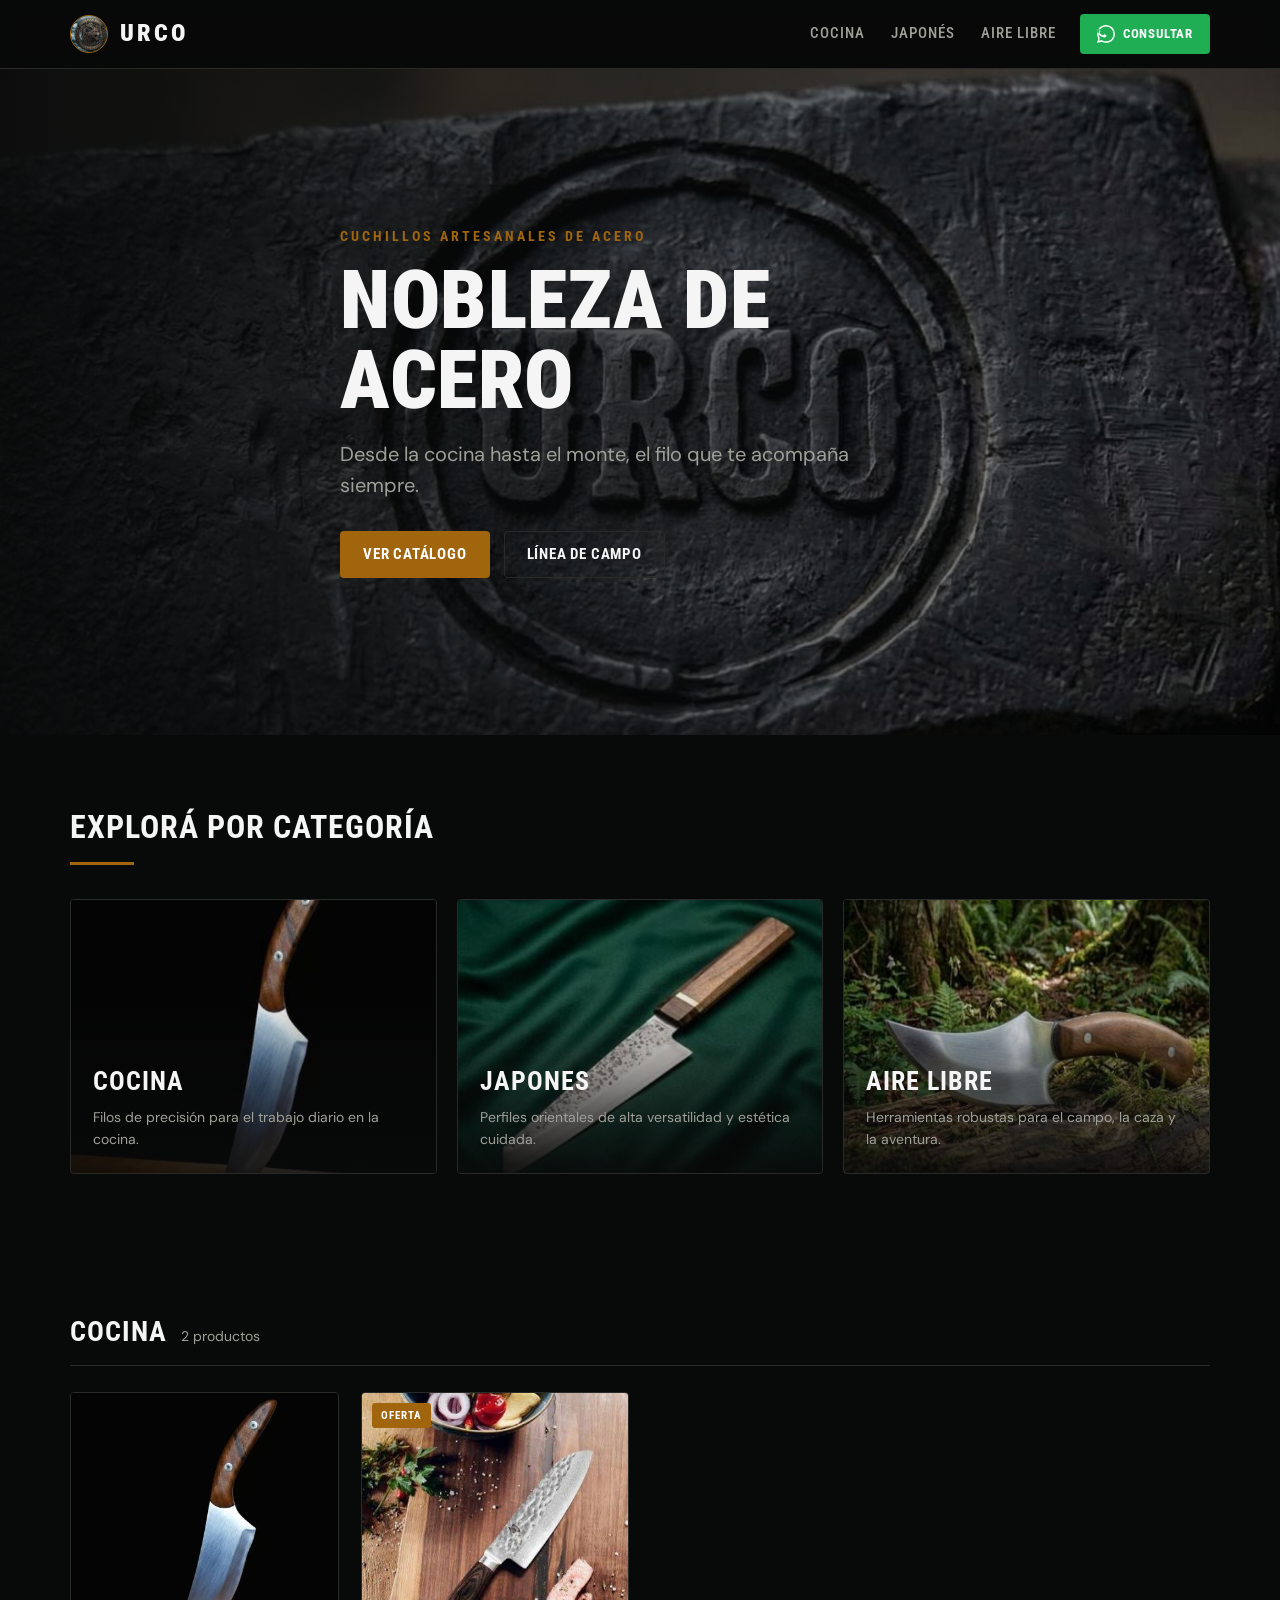
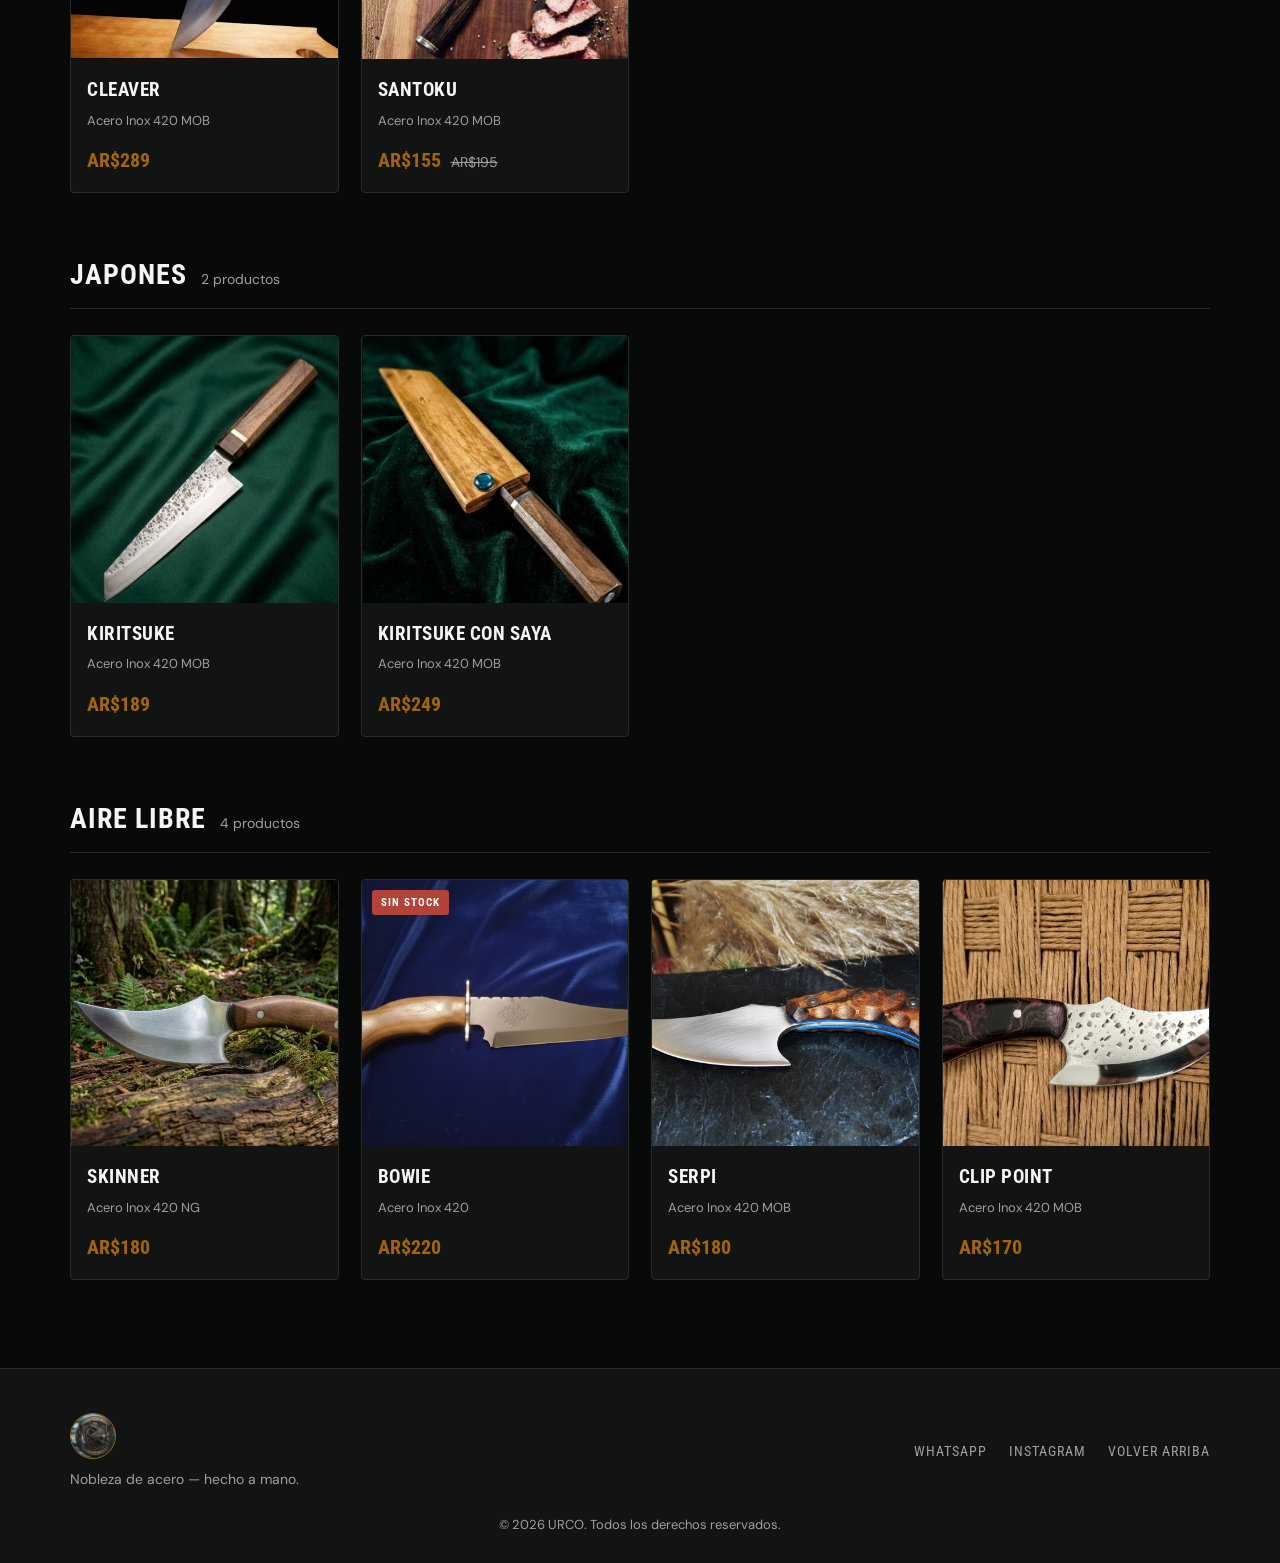
==== index.html @ e1644776 "URCO — tienda de cuchillos artesanales (nuevo desarrollo) Sitio estático (HTML/CSS/JS, sin dependenc" ====
<!DOCTYPE html>
<html lang="es" dir="ltr">
<head>
  <meta charset="UTF-8" />
  <meta name="viewport" content="width=device-width, initial-scale=1" />
  <title>URCO — Nobleza de Acero</title>
  <meta name="description" content="URCO — Cuchillos artesanales de acero. Desde la cocina hasta el monte, el filo que te acompaña siempre." />
  <meta property="og:title" content="URCO — Nobleza de Acero" />
  <meta property="og:description" content="Cuchillos artesanales de acero para cocina, estilo japonés y aire libre." />
  <meta property="og:image" content="assets/img/hero.jpg" />
  <meta property="og:type" content="website" />
  <link rel="icon" href="assets/img/logo.jpg" />
  <link rel="preconnect" href="https://fonts.googleapis.com" />
  <link rel="preconnect" href="https://fonts.gstatic.com" crossorigin />
  <link href="https://fonts.googleapis.com/css2?family=DM+Sans:wght@400;500;600;700&family=Roboto+Condensed:wght@400;500;700;900&display=swap" rel="stylesheet" />
  <link rel="stylesheet" href="assets/css/styles.css" />
</head>
<body>
  <!-- ===================== HEADER ===================== -->
  <header class="site-header" id="top">
    <div class="container header-inner">
      <a class="brand" href="#top">
        <img src="assets/img/logo.jpg" alt="URCO" class="brand-logo" />
        <span class="brand-name">URCO</span>
      </a>
      <nav class="nav" aria-label="Categorías">
        <a href="#cocina">Cocina</a>
        <a href="#japones">Japonés</a>
        <a href="#aire-libre">Aire Libre</a>
      </nav>
      <a class="btn btn-wa header-wa" data-wa-store target="_blank" rel="noopener">
        <svg viewBox="0 0 24 24" width="18" height="18" aria-hidden="true"><path fill="currentColor" d="M.057 24l1.687-6.163a11.867 11.867 0 01-1.587-5.945C.16 5.335 5.495 0 12.05 0a11.82 11.82 0 018.413 3.488 11.82 11.82 0 013.48 8.414c-.003 6.557-5.338 11.892-11.893 11.892a11.9 11.9 0 01-5.688-1.448L.057 24zm6.597-3.807c1.676.995 3.276 1.591 5.392 1.592 5.448 0 9.886-4.434 9.889-9.885.002-5.462-4.415-9.89-9.881-9.892-5.452 0-9.887 4.434-9.889 9.884a9.86 9.86 0 001.588 5.34l-.999 3.648 3.91-.788zm5.83-6.472c-.075-.124-.272-.198-.57-.347-.297-.149-1.758-.868-2.031-.967-.272-.099-.47-.149-.669.149-.198.297-.767.967-.94 1.165-.173.198-.347.223-.644.074-.297-.149-1.255-.462-2.39-1.475-.883-.788-1.48-1.761-1.653-2.059-.173-.297-.018-.458.13-.606.134-.133.297-.347.446-.521.151-.172.2-.296.3-.495.099-.198.05-.372-.025-.521-.075-.148-.669-1.611-.916-2.206-.242-.579-.487-.501-.669-.51l-.57-.01c-.198 0-.52.074-.792.372s-1.04 1.016-1.04 2.479 1.065 2.876 1.213 3.074c.149.198 2.096 3.2 5.077 4.487.709.306 1.263.489 1.694.626.712.226 1.36.194 1.872.118.571-.085 1.758-.719 2.006-1.413.248-.694.248-1.29.173-1.414z"/></svg>
        Consultar
      </a>
    </div>
  </header>

  <!-- ===================== HERO ===================== -->
  <section class="hero">
    <img class="hero-bg" src="assets/img/hero.jpg" alt="" aria-hidden="true" />
    <div class="hero-overlay"></div>
    <div class="container hero-content">
      <p class="hero-kicker">Cuchillos artesanales de acero</p>
      <h1 class="hero-title">NOBLEZA DE ACERO</h1>
      <p class="hero-subtitle">Desde la cocina hasta el monte, el filo que te acompaña siempre.</p>
      <div class="hero-actions">
        <a href="#catalogo" class="btn btn-primary">Ver catálogo</a>
        <a href="#aire-libre" class="btn btn-ghost">Línea de campo</a>
      </div>
    </div>
  </section>

  <!-- ===================== CATEGORÍAS ===================== -->
  <section class="section" id="categorias">
    <div class="container">
      <h2 class="section-title">Explorá por categoría</h2>
      <div class="cat-grid" id="cat-grid"><!-- render JS --></div>
    </div>
  </section>

  <!-- ===================== CATÁLOGO ===================== -->
  <main class="section" id="catalogo">
    <div class="container" id="catalog"><!-- render JS --></div>
  </main>

  <!-- ===================== FOOTER ===================== -->
  <footer class="site-footer">
    <div class="container footer-inner">
      <div>
        <img src="assets/img/logo.jpg" alt="URCO" class="footer-logo" />
        <p class="footer-tag">Nobleza de acero — hecho a mano.</p>
      </div>
      <div class="footer-links">
        <a data-wa-store target="_blank" rel="noopener">WhatsApp</a>
        <a data-ig target="_blank" rel="noopener">Instagram</a>
        <a href="#top">Volver arriba</a>
      </div>
    </div>
    <p class="footer-copy">© <span id="year"></span> URCO. Todos los derechos reservados.</p>
  </footer>

  <!-- ===================== MODAL PRODUCTO ===================== -->
  <div class="modal" id="modal" hidden>
    <div class="modal-backdrop" data-close></div>
    <div class="modal-card" role="dialog" aria-modal="true" aria-labelledby="modal-name">
      <button class="modal-close" data-close aria-label="Cerrar">&times;</button>
      <div class="modal-body" id="modal-body"><!-- render JS --></div>
    </div>
  </div>

  <script type="module" src="assets/js/app.js"></script>
</body>
</html>
---- assets/css/styles.css ----
/* ============================================================================
   URCO — Hoja de estilos
   Tema oscuro con acento bronce, inspirado en la tienda original.
   ========================================================================== */

:root {
  --bg:            rgb(8 9 9);
  --bg-elev:       rgb(18 19 19);
  --bg-elev-2:     rgb(26 27 27);
  --fg:            rgb(245 245 245);
  --fg-muted:      rgb(160 160 155);
  --primary:       #a1660d;   /* bronce/dorado */
  --primary-hover: #c07d16;
  --primary-fg:    #fff;
  --border:        rgb(42 42 40);
  --danger:        #b3423a;
  --radius:        0.25rem;
  --maxw:          1180px;
  --font-body:     "DM Sans", system-ui, sans-serif;
  --font-head:     "Roboto Condensed", var(--font-body);
}

* { box-sizing: border-box; }

html { scroll-behavior: smooth; }

body {
  margin: 0;
  background: var(--bg);
  color: var(--fg);
  font-family: var(--font-body);
  line-height: 1.55;
  -webkit-font-smoothing: antialiased;
}

img { display: block; max-width: 100%; }

a { color: inherit; text-decoration: none; }

.container { width: 100%; max-width: var(--maxw); margin: 0 auto; padding: 0 20px; }

h1, h2, h3 { font-family: var(--font-head); font-weight: 700; letter-spacing: .5px; margin: 0; }

/* ---------- Botones ---------- */
.btn {
  display: inline-flex; align-items: center; gap: 8px;
  padding: 11px 22px; border-radius: var(--radius);
  font-family: var(--font-head); font-weight: 700; font-size: 15px;
  text-transform: uppercase; letter-spacing: .8px;
  cursor: pointer; border: 1px solid transparent; transition: .18s ease;
}
.btn-primary { background: var(--primary); color: var(--primary-fg); }
.btn-primary:hover { background: var(--primary-hover); }
.btn-ghost { background: transparent; color: var(--fg); border-color: var(--border); }
.btn-ghost:hover { border-color: var(--primary); color: var(--primary); }
.btn-wa { background: #1fae54; color: #fff; }
.btn-wa:hover { background: #17954a; }
.btn[disabled], .btn.is-disabled { opacity: .45; pointer-events: none; }

/* ---------- Header ---------- */
.site-header {
  position: sticky; top: 0; z-index: 40;
  background: rgba(8, 9, 9, .88); backdrop-filter: blur(10px);
  border-bottom: 1px solid var(--border);
}
.header-inner { display: flex; align-items: center; gap: 24px; height: 68px; }
.brand { display: flex; align-items: center; gap: 12px; }
.brand-logo { width: 38px; height: 38px; border-radius: 50%; object-fit: cover; border: 1px solid var(--primary); }
.brand-name { font-family: var(--font-head); font-weight: 900; font-size: 24px; letter-spacing: 3px; }
.nav { display: flex; gap: 26px; margin-left: auto; }
.nav a {
  font-family: var(--font-head); text-transform: uppercase; font-weight: 500;
  letter-spacing: 1px; font-size: 15px; color: var(--fg-muted); transition: .18s;
}
.nav a:hover { color: var(--primary); }
.header-wa { padding: 9px 16px; font-size: 13px; }

/* ---------- Hero ---------- */
.hero { position: relative; min-height: 74vh; display: flex; align-items: center; overflow: hidden; }
.hero-bg { position: absolute; inset: 0; width: 100%; height: 100%; object-fit: cover; }
.hero-overlay {
  position: absolute; inset: 0;
  background: linear-gradient(90deg, rgba(8,9,9,.94) 0%, rgba(8,9,9,.72) 45%, rgba(8,9,9,.35) 100%);
}
.hero-content { position: relative; max-width: 640px; padding-top: 40px; padding-bottom: 40px; }
.hero-kicker {
  color: var(--primary); text-transform: uppercase; letter-spacing: 3px;
  font-family: var(--font-head); font-weight: 700; font-size: 14px; margin: 0 0 12px;
}
.hero-title { font-size: clamp(42px, 8vw, 82px); font-weight: 900; line-height: .98; }
.hero-subtitle { color: var(--fg-muted); font-size: clamp(16px, 2.4vw, 20px); margin: 18px 0 30px; max-width: 520px; }
.hero-actions { display: flex; gap: 14px; flex-wrap: wrap; }

/* ---------- Secciones ---------- */
.section { padding: 68px 0; }
.section-title {
  font-size: 32px; text-transform: uppercase; letter-spacing: 1px;
  margin-bottom: 34px; position: relative; padding-bottom: 12px;
}
.section-title::after { content: ""; position: absolute; left: 0; bottom: 0; width: 64px; height: 3px; background: var(--primary); }

/* ---------- Grilla categorías ---------- */
.cat-grid { display: grid; grid-template-columns: repeat(3, 1fr); gap: 20px; }
.cat-card {
  position: relative; border-radius: var(--radius); overflow: hidden;
  aspect-ratio: 4/3; border: 1px solid var(--border); display: block;
}
.cat-card img { width: 100%; height: 100%; object-fit: cover; transition: transform .4s ease; }
.cat-card:hover img { transform: scale(1.06); }
.cat-card .cat-overlay {
  position: absolute; inset: 0; display: flex; flex-direction: column; justify-content: flex-end;
  padding: 22px; background: linear-gradient(0deg, rgba(8,9,9,.9) 0%, rgba(8,9,9,.1) 60%, transparent 100%);
}
.cat-card h3 { font-size: 26px; text-transform: uppercase; letter-spacing: 1px; }
.cat-card p { color: var(--fg-muted); font-size: 14px; margin: 6px 0 0; }

/* ---------- Catálogo por categoría ---------- */
.cat-block { margin-bottom: 60px; scroll-margin-top: 80px; }
.cat-block:last-child { margin-bottom: 0; }
.cat-block-head { display: flex; align-items: baseline; gap: 14px; margin-bottom: 26px; border-bottom: 1px solid var(--border); padding-bottom: 12px; }
.cat-block-head h2 { font-size: 28px; text-transform: uppercase; letter-spacing: 1px; }
.cat-block-head span { color: var(--fg-muted); font-size: 14px; }

.product-grid { display: grid; grid-template-columns: repeat(4, 1fr); gap: 22px; }

.product-card {
  background: var(--bg-elev); border: 1px solid var(--border); border-radius: var(--radius);
  overflow: hidden; cursor: pointer; display: flex; flex-direction: column;
  transition: border-color .2s, transform .2s;
}
.product-card:hover { border-color: var(--primary); transform: translateY(-4px); }
.product-media { position: relative; aspect-ratio: 1; background: var(--bg-elev-2); overflow: hidden; }
.product-media img { width: 100%; height: 100%; object-fit: cover; transition: opacity .35s ease; }
.product-media img.img-alt { position: absolute; inset: 0; opacity: 0; }
.product-card:hover .product-media img.img-alt { opacity: 1; }
.badge {
  position: absolute; top: 10px; left: 10px; z-index: 2;
  font-family: var(--font-head); font-weight: 700; font-size: 11px; letter-spacing: 1px;
  text-transform: uppercase; padding: 4px 9px; border-radius: 3px;
}
.badge-off { background: var(--primary); color: #fff; }
.badge-out { background: var(--danger); color: #fff; }

.product-info { padding: 16px; display: flex; flex-direction: column; gap: 6px; flex: 1; }
.product-name { font-family: var(--font-head); font-weight: 700; font-size: 19px; text-transform: uppercase; letter-spacing: .5px; }
.product-meta { color: var(--fg-muted); font-size: 13px; }
.product-price { margin-top: auto; display: flex; align-items: baseline; gap: 10px; padding-top: 8px; }
.price-now { font-family: var(--font-head); font-weight: 700; font-size: 20px; color: var(--primary); }
.price-old { color: var(--fg-muted); text-decoration: line-through; font-size: 14px; }

/* ---------- Modal ---------- */
.modal { position: fixed; inset: 0; z-index: 90; display: flex; align-items: center; justify-content: center; padding: 20px; }
.modal[hidden] { display: none; }
.modal-backdrop { position: absolute; inset: 0; background: rgba(0,0,0,.75); }
.modal-card {
  position: relative; background: var(--bg-elev); border: 1px solid var(--border);
  border-radius: var(--radius); width: min(900px, 100%); max-height: 90vh; overflow: auto;
}
.modal-close {
  position: absolute; top: 12px; right: 14px; z-index: 3; background: rgba(0,0,0,.4);
  border: none; color: #fff; font-size: 28px; line-height: 1; width: 40px; height: 40px;
  border-radius: 50%; cursor: pointer;
}
.modal-close:hover { background: var(--primary); }
.modal-grid { display: grid; grid-template-columns: 1fr 1fr; }
.modal-gallery { background: var(--bg-elev-2); }
.modal-gallery .main-img { aspect-ratio: 1; }
.modal-gallery .main-img img { width: 100%; height: 100%; object-fit: cover; }
.modal-thumbs { display: flex; gap: 8px; padding: 10px; }
.modal-thumbs img { width: 60px; height: 60px; object-fit: cover; border: 1px solid var(--border); border-radius: 3px; cursor: pointer; opacity: .6; }
.modal-thumbs img.active, .modal-thumbs img:hover { opacity: 1; border-color: var(--primary); }
.modal-detail { padding: 28px; }
.modal-detail h2 { font-size: 30px; text-transform: uppercase; }
.modal-cat { color: var(--primary); font-family: var(--font-head); text-transform: uppercase; letter-spacing: 1px; font-size: 13px; }
.modal-price { display: flex; align-items: baseline; gap: 12px; margin: 14px 0 18px; }
.modal-price .price-now { font-size: 28px; }
.modal-desc { color: var(--fg-muted); font-size: 15px; margin-bottom: 20px; }
.spec-table { width: 100%; border-collapse: collapse; margin-bottom: 24px; font-size: 14px; }
.spec-table th, .spec-table td { text-align: left; padding: 9px 0; border-bottom: 1px solid var(--border); }
.spec-table th { color: var(--fg-muted); font-weight: 500; }
.stock-line { font-family: var(--font-head); text-transform: uppercase; letter-spacing: 1px; font-size: 13px; margin-bottom: 18px; }
.stock-in { color: #1fae54; }
.stock-out { color: var(--danger); }

/* ---------- Footer ---------- */
.site-footer { border-top: 1px solid var(--border); background: var(--bg-elev); margin-top: 20px; }
.footer-inner { display: flex; justify-content: space-between; gap: 30px; flex-wrap: wrap; padding: 44px 20px 24px; }
.footer-logo { width: 46px; height: 46px; border-radius: 50%; object-fit: cover; border: 1px solid var(--primary); }
.footer-tag { color: var(--fg-muted); font-size: 14px; margin: 10px 0 0; }
.footer-links { display: flex; gap: 22px; align-items: center; }
.footer-links a { color: var(--fg-muted); font-family: var(--font-head); text-transform: uppercase; letter-spacing: 1px; font-size: 14px; }
.footer-links a:hover { color: var(--primary); }
.footer-copy { text-align: center; color: var(--fg-muted); font-size: 13px; padding: 0 20px 28px; margin: 0; }

/* ---------- Responsive ---------- */
@media (max-width: 900px) {
  .product-grid { grid-template-columns: repeat(3, 1fr); }
  .modal-grid { grid-template-columns: 1fr; }
}
@media (max-width: 720px) {
  .nav { display: none; }
  .cat-grid { grid-template-columns: 1fr; }
  .product-grid { grid-template-columns: repeat(2, 1fr); }
  .hero { min-height: 68vh; }
}
@media (max-width: 460px) {
  .product-grid { grid-template-columns: 1fr; }
  .header-wa span, .header-wa { font-size: 12px; }
}
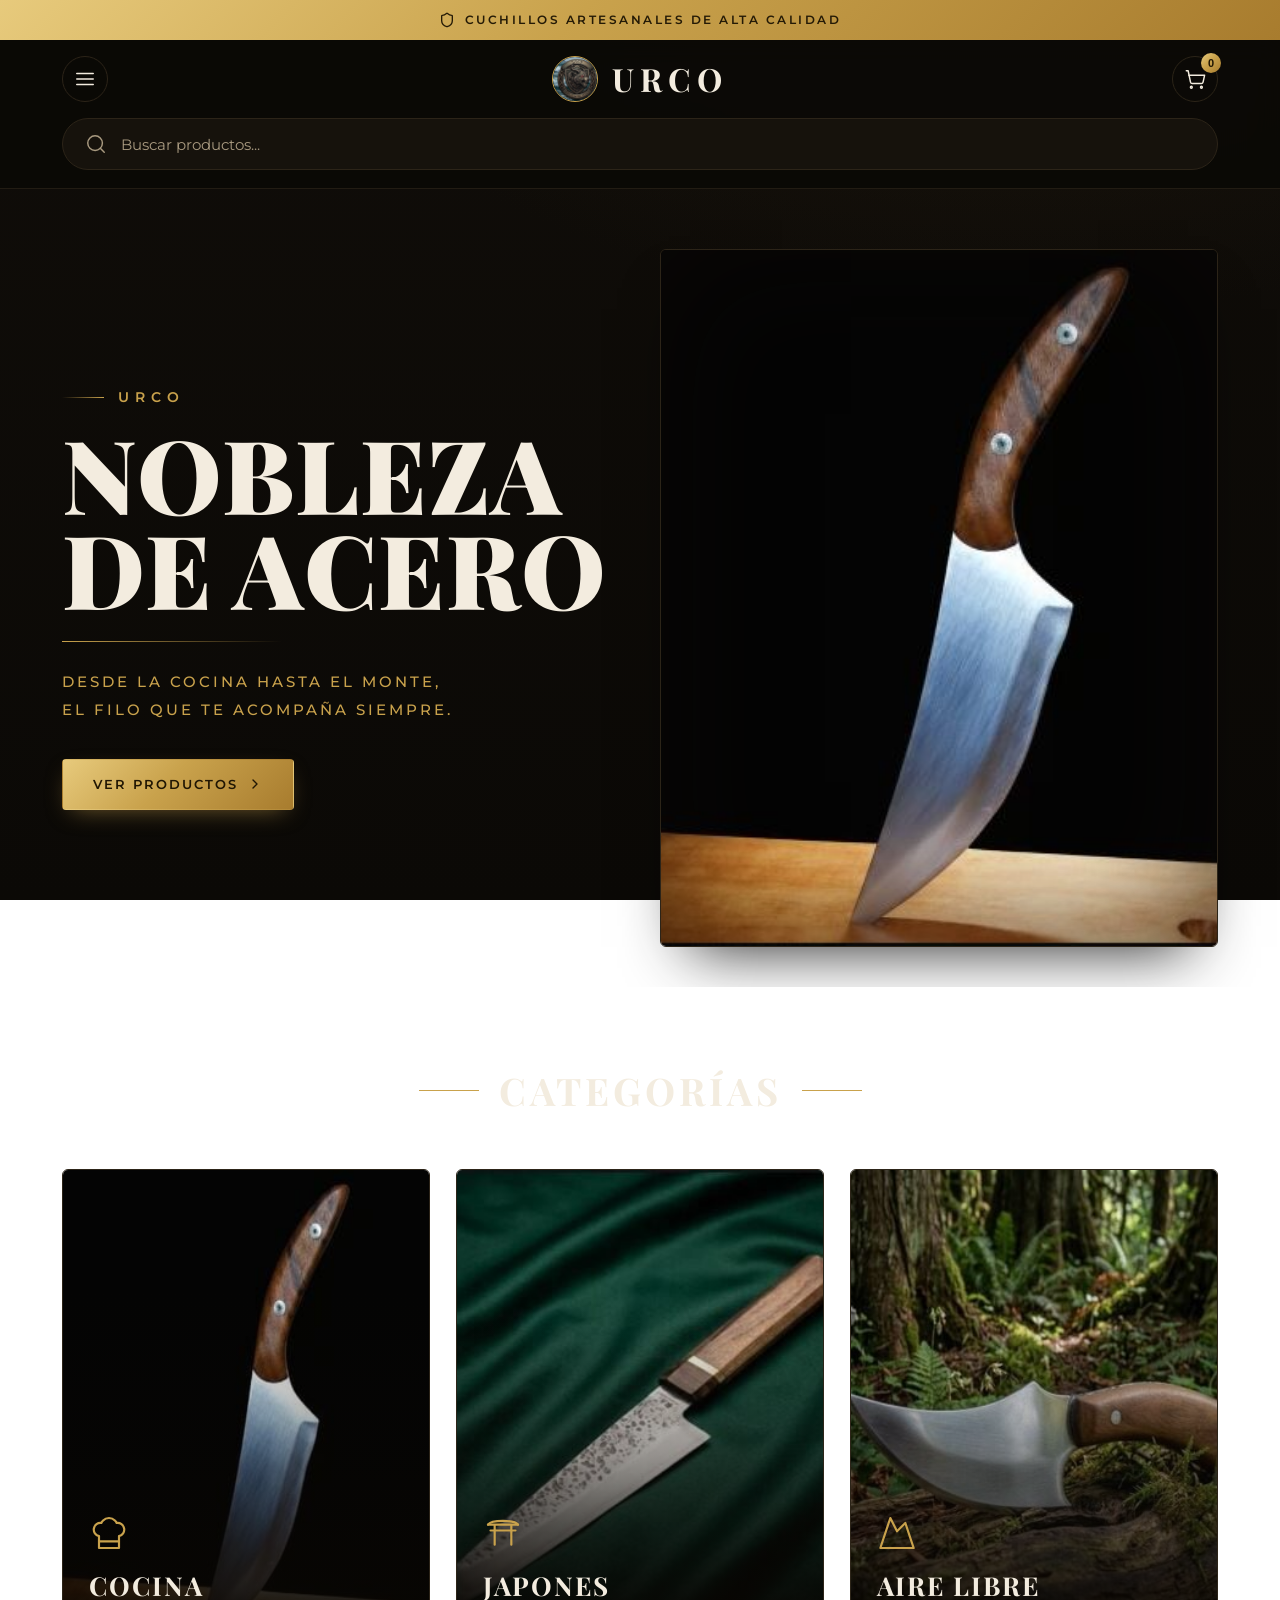
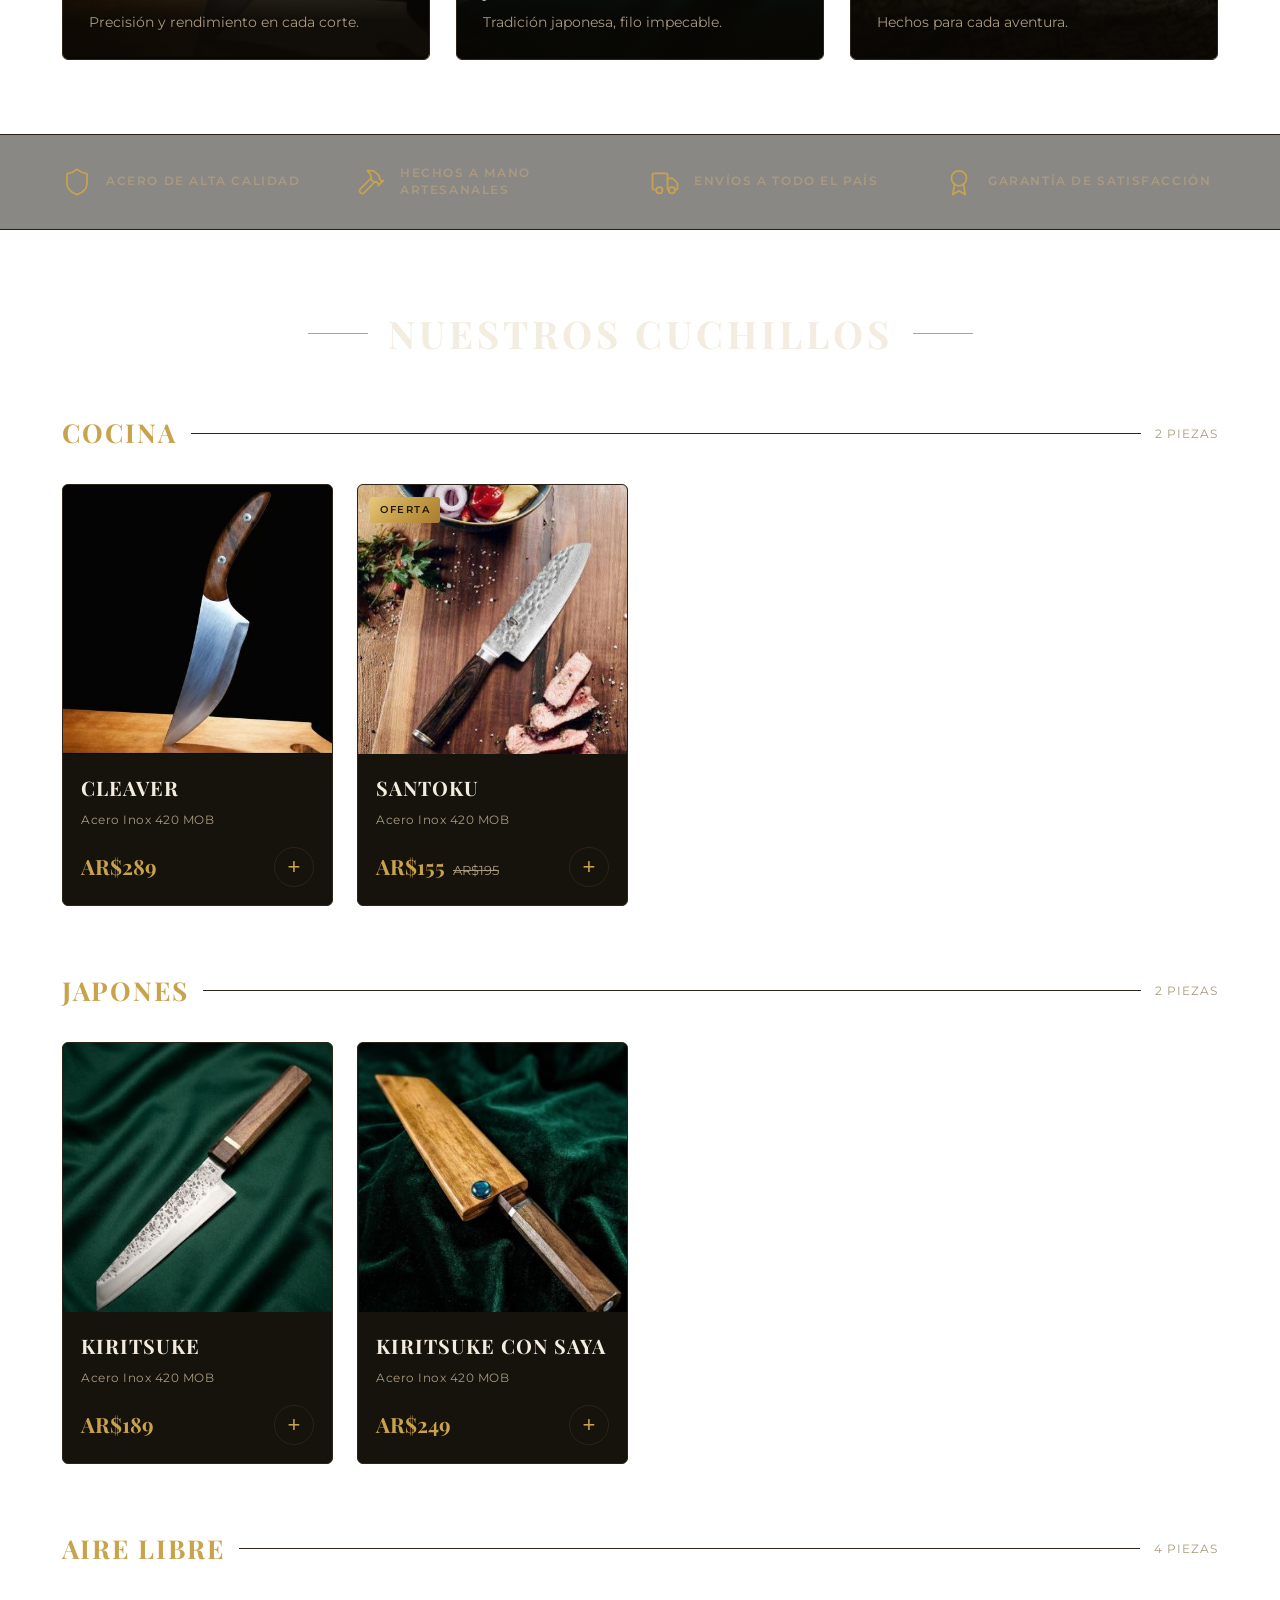
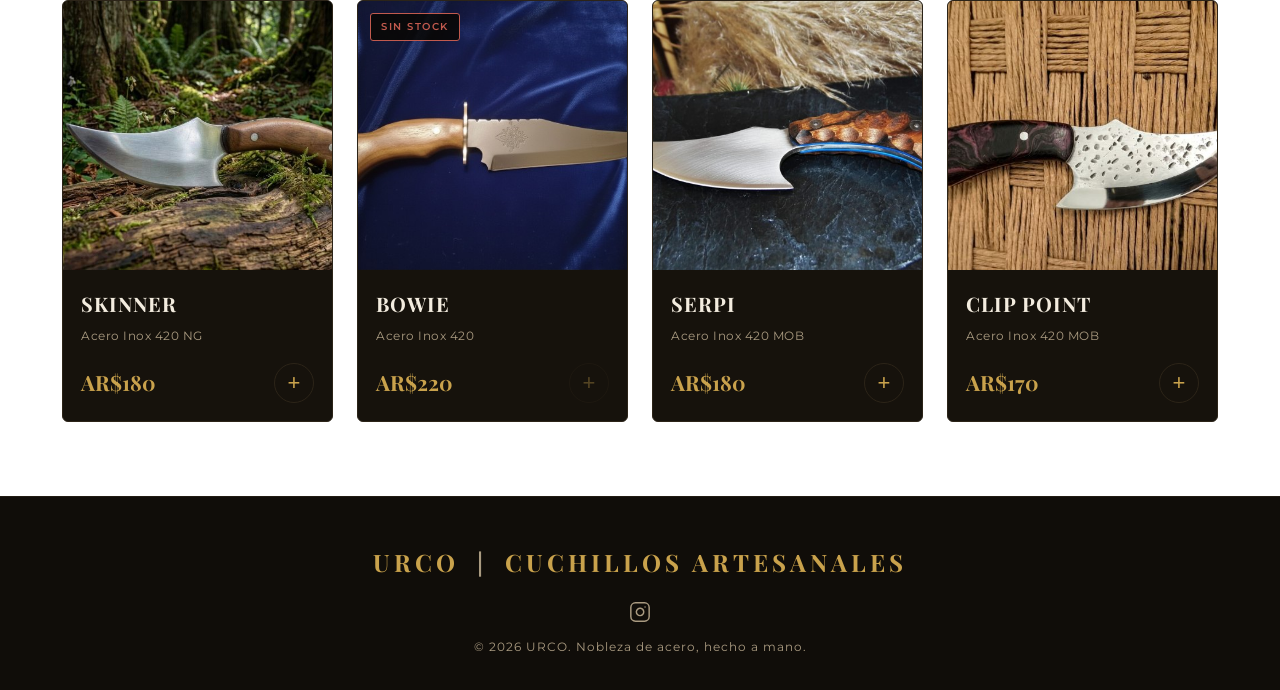
==== commit 85909252: "Rediseño premium: tema oro/negro, serif y e-commerce completo Rediseño integral inspirado en la refe" ====
--- a/index.html
+++ b/index.html
@@ -3,49 +3,71 @@
 <head>
   <meta charset="UTF-8" />
   <meta name="viewport" content="width=device-width, initial-scale=1" />
-  <title>URCO — Nobleza de Acero</title>
-  <meta name="description" content="URCO — Cuchillos artesanales de acero. Desde la cocina hasta el monte, el filo que te acompaña siempre." />
+  <title>URCO — Nobleza de Acero | Cuchillos Artesanales</title>
+  <meta name="description" content="URCO — Cuchillos artesanales de acero de alta calidad. Cocina, estilo japonés y aire libre. Hechos a mano, envíos a todo el país." />
   <meta property="og:title" content="URCO — Nobleza de Acero" />
-  <meta property="og:description" content="Cuchillos artesanales de acero para cocina, estilo japonés y aire libre." />
+  <meta property="og:description" content="Cuchillos artesanales de acero de alta calidad. Hechos a mano." />
   <meta property="og:image" content="assets/img/hero.jpg" />
   <meta property="og:type" content="website" />
   <link rel="icon" href="assets/img/logo.jpg" />
   <link rel="preconnect" href="https://fonts.googleapis.com" />
   <link rel="preconnect" href="https://fonts.gstatic.com" crossorigin />
-  <link href="https://fonts.googleapis.com/css2?family=DM+Sans:wght@400;500;600;700&family=Roboto+Condensed:wght@400;500;700;900&display=swap" rel="stylesheet" />
+  <link href="https://fonts.googleapis.com/css2?family=Cormorant+Garamond:wght@500;600;700&family=Montserrat:wght@300;400;500;600&family=Playfair+Display:wght@600;700;800;900&display=swap" rel="stylesheet" />
   <link rel="stylesheet" href="assets/css/styles.css" />
 </head>
 <body>
+  <!-- ===================== TOP BAR ===================== -->
+  <div class="topbar">
+    <div class="container topbar-inner">
+      <svg class="ico" viewBox="0 0 24 24" aria-hidden="true"><path d="M20 13c0 5-3.5 7.5-7.66 8.95a1 1 0 0 1-.67-.01C7.5 20.5 4 18 4 13V6a1 1 0 0 1 1-1c2 0 4.5-1.2 6.24-2.72a1.17 1.17 0 0 1 1.52 0C14.51 3.81 17 5 19 5a1 1 0 0 1 1 1z"/></svg>
+      <span>Cuchillos artesanales de alta calidad</span>
+    </div>
+  </div>
+
   <!-- ===================== HEADER ===================== -->
   <header class="site-header" id="top">
     <div class="container header-inner">
+      <button class="icon-btn menu-btn" id="menu-btn" aria-label="Menú">
+        <svg class="ico" viewBox="0 0 24 24"><path d="M3 6h18M3 12h18M3 18h18"/></svg>
+      </button>
       <a class="brand" href="#top">
-        <img src="assets/img/logo.jpg" alt="URCO" class="brand-logo" />
+        <img src="assets/img/logo.jpg" alt="" class="brand-logo" />
         <span class="brand-name">URCO</span>
       </a>
-      <nav class="nav" aria-label="Categorías">
-        <a href="#cocina">Cocina</a>
-        <a href="#japones">Japonés</a>
-        <a href="#aire-libre">Aire Libre</a>
-      </nav>
-      <a class="btn btn-wa header-wa" data-wa-store target="_blank" rel="noopener">
-        <svg viewBox="0 0 24 24" width="18" height="18" aria-hidden="true"><path fill="currentColor" d="M.057 24l1.687-6.163a11.867 11.867 0 01-1.587-5.945C.16 5.335 5.495 0 12.05 0a11.82 11.82 0 018.413 3.488 11.82 11.82 0 013.48 8.414c-.003 6.557-5.338 11.892-11.893 11.892a11.9 11.9 0 01-5.688-1.448L.057 24zm6.597-3.807c1.676.995 3.276 1.591 5.392 1.592 5.448 0 9.886-4.434 9.889-9.885.002-5.462-4.415-9.89-9.881-9.892-5.452 0-9.887 4.434-9.889 9.884a9.86 9.86 0 001.588 5.34l-.999 3.648 3.91-.788zm5.83-6.472c-.075-.124-.272-.198-.57-.347-.297-.149-1.758-.868-2.031-.967-.272-.099-.47-.149-.669.149-.198.297-.767.967-.94 1.165-.173.198-.347.223-.644.074-.297-.149-1.255-.462-2.39-1.475-.883-.788-1.48-1.761-1.653-2.059-.173-.297-.018-.458.13-.606.134-.133.297-.347.446-.521.151-.172.2-.296.3-.495.099-.198.05-.372-.025-.521-.075-.148-.669-1.611-.916-2.206-.242-.579-.487-.501-.669-.51l-.57-.01c-.198 0-.52.074-.792.372s-1.04 1.016-1.04 2.479 1.065 2.876 1.213 3.074c.149.198 2.096 3.2 5.077 4.487.709.306 1.263.489 1.694.626.712.226 1.36.194 1.872.118.571-.085 1.758-.719 2.006-1.413.248-.694.248-1.29.173-1.414z"/></svg>
-        Consultar
-      </a>
+      <button class="icon-btn cart-btn" id="cart-btn" aria-label="Carrito">
+        <svg class="ico" viewBox="0 0 24 24"><circle cx="8" cy="21" r="1"/><circle cx="19" cy="21" r="1"/><path d="M2.5 3h2l2.6 12.4a2 2 0 0 0 2 1.6h9.7a2 2 0 0 0 2-1.57l1.65-7.43H5.1"/></svg>
+        <span class="cart-count" id="cart-count" hidden>0</span>
+      </button>
     </div>
+    <div class="container search-wrap">
+      <label class="search" for="search">
+        <svg class="ico" viewBox="0 0 24 24"><circle cx="11" cy="11" r="8"/><path d="m21 21-4.3-4.3"/></svg>
+        <input type="search" id="search" placeholder="Buscar productos..." autocomplete="off" />
+      </label>
+    </div>
+    <!-- Menú móvil desplegable -->
+    <nav class="mobile-nav" id="mobile-nav" aria-label="Navegación">
+      <a href="#cocina">Cocina</a>
+      <a href="#japones">Japonés</a>
+      <a href="#aire-libre">Aire Libre</a>
+    </nav>
   </header>
 
   <!-- ===================== HERO ===================== -->
   <section class="hero">
-    <img class="hero-bg" src="assets/img/hero.jpg" alt="" aria-hidden="true" />
-    <div class="hero-overlay"></div>
-    <div class="container hero-content">
-      <p class="hero-kicker">Cuchillos artesanales de acero</p>
-      <h1 class="hero-title">NOBLEZA DE ACERO</h1>
-      <p class="hero-subtitle">Desde la cocina hasta el monte, el filo que te acompaña siempre.</p>
-      <div class="hero-actions">
-        <a href="#catalogo" class="btn btn-primary">Ver catálogo</a>
-        <a href="#aire-libre" class="btn btn-ghost">Línea de campo</a>
+    <div class="container hero-grid">
+      <div class="hero-content">
+        <p class="hero-kicker"><span class="rule"></span> URCO</p>
+        <h1 class="hero-title">Nobleza<br />de Acero</h1>
+        <div class="hero-divider"></div>
+        <p class="hero-subtitle">Desde la cocina hasta el monte,<br />el filo que te acompaña siempre.</p>
+        <a href="#catalogo" class="btn btn-gold">
+          Ver productos
+          <svg class="ico" viewBox="0 0 24 24"><path d="m9 18 6-6-6-6"/></svg>
+        </a>
+      </div>
+      <div class="hero-media">
+        <img src="assets/img/products/cleaver-1.jpg" alt="Cuchillo artesanal URCO" />
       </div>
     </div>
   </section>
@@ -53,39 +75,64 @@
   <!-- ===================== CATEGORÍAS ===================== -->
   <section class="section" id="categorias">
     <div class="container">
-      <h2 class="section-title">Explorá por categoría</h2>
+      <h2 class="section-title"><span class="rule"></span> Categorías <span class="rule"></span></h2>
       <div class="cat-grid" id="cat-grid"><!-- render JS --></div>
     </div>
   </section>
 
+  <!-- ===================== BARRA DE GARANTÍAS ===================== -->
+  <section class="features">
+    <div class="container feature-grid" id="feature-grid"><!-- render JS --></div>
+  </section>
+
   <!-- ===================== CATÁLOGO ===================== -->
   <main class="section" id="catalogo">
-    <div class="container" id="catalog"><!-- render JS --></div>
+    <div class="container">
+      <h2 class="section-title"><span class="rule"></span> Nuestros Cuchillos <span class="rule"></span></h2>
+      <div id="catalog"><!-- render JS --></div>
+      <p class="no-results" id="no-results" hidden>No encontramos cuchillos que coincidan con tu búsqueda.</p>
+    </div>
   </main>
 
   <!-- ===================== FOOTER ===================== -->
   <footer class="site-footer">
-    <div class="container footer-inner">
-      <div>
-        <img src="assets/img/logo.jpg" alt="URCO" class="footer-logo" />
-        <p class="footer-tag">Nobleza de acero — hecho a mano.</p>
-      </div>
-      <div class="footer-links">
-        <a data-wa-store target="_blank" rel="noopener">WhatsApp</a>
-        <a data-ig target="_blank" rel="noopener">Instagram</a>
-        <a href="#top">Volver arriba</a>
-      </div>
+    <div class="container">
+      <div class="footer-brand">URCO <span>|</span> Cuchillos Artesanales</div>
+      <a class="footer-ig" data-ig target="_blank" rel="noopener" aria-label="Instagram">
+        <svg class="ico" viewBox="0 0 24 24"><rect width="20" height="20" x="2" y="2" rx="5"/><path d="M16 11.37A4 4 0 1 1 12.63 8 4 4 0 0 1 16 11.37z"/><line x1="17.5" x2="17.51" y1="6.5" y2="6.5"/></svg>
+      </a>
+      <p class="footer-copy">© <span id="year"></span> URCO. Nobleza de acero, hecho a mano.</p>
     </div>
-    <p class="footer-copy">© <span id="year"></span> URCO. Todos los derechos reservados.</p>
   </footer>
 
   <!-- ===================== MODAL PRODUCTO ===================== -->
   <div class="modal" id="modal" hidden>
     <div class="modal-backdrop" data-close></div>
     <div class="modal-card" role="dialog" aria-modal="true" aria-labelledby="modal-name">
-      <button class="modal-close" data-close aria-label="Cerrar">&times;</button>
+      <button class="modal-close" data-close aria-label="Cerrar">
+        <svg class="ico" viewBox="0 0 24 24"><path d="M18 6 6 18M6 6l12 12"/></svg>
+      </button>
       <div class="modal-body" id="modal-body"><!-- render JS --></div>
     </div>
+  </div>
+
+  <!-- ===================== CARRITO (drawer) ===================== -->
+  <div class="drawer" id="drawer" hidden>
+    <div class="drawer-backdrop" data-cart-close></div>
+    <aside class="drawer-panel" role="dialog" aria-modal="true" aria-label="Carrito de compras">
+      <header class="drawer-head">
+        <h3>Tu carrito</h3>
+        <button class="icon-btn" data-cart-close aria-label="Cerrar carrito">
+          <svg class="ico" viewBox="0 0 24 24"><path d="M18 6 6 18M6 6l12 12"/></svg>
+        </button>
+      </header>
+      <div class="drawer-items" id="drawer-items"><!-- render JS --></div>
+      <footer class="drawer-foot">
+        <div class="drawer-total"><span>Total</span><strong id="cart-total">AR$0</strong></div>
+        <a class="btn btn-wa btn-block" id="checkout-wa" target="_blank" rel="noopener">Finalizar por WhatsApp</a>
+        <p class="drawer-note">Coordinás el pago y el envío directamente por WhatsApp.</p>
+      </footer>
+    </aside>
   </div>
 
   <script type="module" src="assets/js/app.js"></script>
--- a/assets/css/styles.css
+++ b/assets/css/styles.css
@@ -1,209 +1,293 @@
 /* ============================================================================
    URCO — Hoja de estilos
-   Tema oscuro con acento bronce, inspirado en la tienda original.
+   Tema: negro cálido + oro/bronce, tipografía serif elegante (Playfair /
+   Cormorant) para display y Montserrat para UI. Estética premium.
    ========================================================================== */
 
 :root {
-  --bg:            rgb(8 9 9);
-  --bg-elev:       rgb(18 19 19);
-  --bg-elev-2:     rgb(26 27 27);
-  --fg:            rgb(245 245 245);
-  --fg-muted:      rgb(160 160 155);
-  --primary:       #a1660d;   /* bronce/dorado */
-  --primary-hover: #c07d16;
-  --primary-fg:    #fff;
-  --border:        rgb(42 42 40);
-  --danger:        #b3423a;
-  --radius:        0.25rem;
-  --maxw:          1180px;
-  --font-body:     "DM Sans", system-ui, sans-serif;
-  --font-head:     "Roboto Condensed", var(--font-body);
+  --bg:         #0b0906;
+  --bg-2:       #100d09;
+  --panel:      #16120c;
+  --panel-2:    #1d1810;
+  --line:       #2c2418;
+  --line-soft:  #221c13;
+  --text:       #f3ecdf;
+  --muted:      #a99a80;
+  --gold:       #c9a24c;
+  --gold-2:     #e7ca7c;
+  --gold-deep:  #9a7328;
+  --wa:         #1fae54;
+  --danger:     #c15a4e;
+  --radius:     4px;
+  --maxw:       1200px;
+  --serif:      "Playfair Display", Georgia, serif;
+  --serif-2:    "Cormorant Garamond", Georgia, serif;
+  --sans:       "Montserrat", system-ui, sans-serif;
+  --gold-grad:  linear-gradient(135deg, #e7ca7c 0%, #c9a24c 45%, #a87c2e 100%);
 }
 
 * { box-sizing: border-box; }
-
 html { scroll-behavior: smooth; }
-
 body {
   margin: 0;
-  background: var(--bg);
-  color: var(--fg);
-  font-family: var(--font-body);
-  line-height: 1.55;
+  color: var(--text);
+  background:
+    radial-gradient(1200px 600px at 80% -5%, #1a140b 0%, transparent 60%),
+    linear-gradient(180deg, var(--bg-2) 0%, var(--bg) 100%);
+  background-attachment: fixed;
+  font-family: var(--sans);
+  font-weight: 400;
+  line-height: 1.6;
   -webkit-font-smoothing: antialiased;
 }
-
 img { display: block; max-width: 100%; }
-
 a { color: inherit; text-decoration: none; }
-
-.container { width: 100%; max-width: var(--maxw); margin: 0 auto; padding: 0 20px; }
-
-h1, h2, h3 { font-family: var(--font-head); font-weight: 700; letter-spacing: .5px; margin: 0; }
+.container { width: 100%; max-width: var(--maxw); margin: 0 auto; padding: 0 22px; }
+.ico { width: 22px; height: 22px; fill: none; stroke: currentColor; stroke-width: 1.6; stroke-linecap: round; stroke-linejoin: round; }
+
+h1, h2, h3 { margin: 0; font-family: var(--serif); font-weight: 800; }
+
+/* Utilidad: etiqueta dorada en mayúsculas */
+.rule { display: inline-block; width: 42px; height: 1px; background: linear-gradient(90deg, transparent, var(--gold)); vertical-align: middle; }
 
 /* ---------- Botones ---------- */
 .btn {
-  display: inline-flex; align-items: center; gap: 8px;
-  padding: 11px 22px; border-radius: var(--radius);
-  font-family: var(--font-head); font-weight: 700; font-size: 15px;
-  text-transform: uppercase; letter-spacing: .8px;
-  cursor: pointer; border: 1px solid transparent; transition: .18s ease;
-}
-.btn-primary { background: var(--primary); color: var(--primary-fg); }
-.btn-primary:hover { background: var(--primary-hover); }
-.btn-ghost { background: transparent; color: var(--fg); border-color: var(--border); }
-.btn-ghost:hover { border-color: var(--primary); color: var(--primary); }
-.btn-wa { background: #1fae54; color: #fff; }
+  display: inline-flex; align-items: center; justify-content: center; gap: 9px;
+  padding: 14px 30px; border-radius: var(--radius); cursor: pointer;
+  font-family: var(--sans); font-weight: 600; font-size: 13px;
+  text-transform: uppercase; letter-spacing: 2px; border: 1px solid transparent;
+  transition: .2s ease;
+}
+.btn .ico { width: 16px; height: 16px; stroke-width: 2; }
+.btn-gold { background: var(--gold-grad); color: #201603; box-shadow: 0 8px 24px -10px rgba(201,162,76,.6); }
+.btn-gold:hover { filter: brightness(1.08); transform: translateY(-1px); }
+.btn-ghost { background: transparent; color: var(--gold); border-color: rgba(201,162,76,.4); }
+.btn-ghost:hover { border-color: var(--gold); background: rgba(201,162,76,.08); }
+.btn-wa { background: var(--wa); color: #fff; letter-spacing: 1.5px; }
 .btn-wa:hover { background: #17954a; }
-.btn[disabled], .btn.is-disabled { opacity: .45; pointer-events: none; }
+.btn-block { width: 100%; }
+.btn.is-disabled { opacity: .5; pointer-events: none; }
+
+/* ---------- Icon buttons ---------- */
+.icon-btn {
+  display: inline-flex; align-items: center; justify-content: center;
+  width: 46px; height: 46px; border-radius: 50%;
+  background: transparent; border: 1px solid var(--line); color: var(--text);
+  cursor: pointer; transition: .2s; position: relative;
+}
+.icon-btn:hover { border-color: var(--gold); color: var(--gold); }
+
+/* ---------- Top bar ---------- */
+.topbar { background: var(--gold-grad); color: #241a06; }
+.topbar-inner { display: flex; align-items: center; justify-content: center; gap: 10px; height: 40px; }
+.topbar .ico { width: 16px; height: 16px; stroke-width: 2; }
+.topbar span { font-size: 12px; font-weight: 600; letter-spacing: 2.5px; text-transform: uppercase; }
 
 /* ---------- Header ---------- */
 .site-header {
-  position: sticky; top: 0; z-index: 40;
-  background: rgba(8, 9, 9, .88); backdrop-filter: blur(10px);
-  border-bottom: 1px solid var(--border);
-}
-.header-inner { display: flex; align-items: center; gap: 24px; height: 68px; }
-.brand { display: flex; align-items: center; gap: 12px; }
-.brand-logo { width: 38px; height: 38px; border-radius: 50%; object-fit: cover; border: 1px solid var(--primary); }
-.brand-name { font-family: var(--font-head); font-weight: 900; font-size: 24px; letter-spacing: 3px; }
-.nav { display: flex; gap: 26px; margin-left: auto; }
-.nav a {
-  font-family: var(--font-head); text-transform: uppercase; font-weight: 500;
-  letter-spacing: 1px; font-size: 15px; color: var(--fg-muted); transition: .18s;
-}
-.nav a:hover { color: var(--primary); }
-.header-wa { padding: 9px 16px; font-size: 13px; }
+  position: sticky; top: 0; z-index: 50;
+  background: rgba(11,9,6,.9); backdrop-filter: blur(12px);
+  border-bottom: 1px solid var(--line-soft);
+}
+.header-inner { display: grid; grid-template-columns: 46px 1fr 46px; align-items: center; gap: 16px; height: 78px; }
+.brand { display: flex; align-items: center; gap: 14px; justify-self: center; }
+.brand-logo { width: 46px; height: 46px; border-radius: 50%; object-fit: cover; border: 1px solid var(--gold); }
+.brand-name { font-family: var(--serif); font-weight: 700; font-size: 32px; letter-spacing: 6px; color: var(--text); }
+.cart-count {
+  position: absolute; top: -4px; right: -4px; min-width: 20px; height: 20px; padding: 0 5px;
+  background: var(--gold-grad); color: #201603; border-radius: 999px;
+  font-size: 11px; font-weight: 700; display: flex; align-items: center; justify-content: center;
+}
+.search-wrap { padding-bottom: 18px; }
+.search {
+  display: flex; align-items: center; gap: 12px; width: 100%;
+  background: var(--panel); border: 1px solid var(--line);
+  border-radius: 999px; padding: 0 22px; height: 52px; transition: border-color .2s;
+}
+.search:focus-within { border-color: var(--gold); }
+.search .ico { color: var(--muted); flex: none; }
+.search input { flex: 1; background: none; border: none; outline: none; color: var(--text); font-family: var(--sans); font-size: 15px; }
+.search input::placeholder { color: var(--muted); }
+
+/* Menú móvil */
+.mobile-nav { display: none; flex-direction: column; border-top: 1px solid var(--line-soft); }
+.mobile-nav.open { display: flex; }
+.mobile-nav a { padding: 14px 22px; font-size: 14px; letter-spacing: 2px; text-transform: uppercase; color: var(--muted); border-bottom: 1px solid var(--line-soft); }
+.mobile-nav a:hover { color: var(--gold); background: rgba(201,162,76,.05); }
 
 /* ---------- Hero ---------- */
-.hero { position: relative; min-height: 74vh; display: flex; align-items: center; overflow: hidden; }
-.hero-bg { position: absolute; inset: 0; width: 100%; height: 100%; object-fit: cover; }
-.hero-overlay {
-  position: absolute; inset: 0;
-  background: linear-gradient(90deg, rgba(8,9,9,.94) 0%, rgba(8,9,9,.72) 45%, rgba(8,9,9,.35) 100%);
-}
-.hero-content { position: relative; max-width: 640px; padding-top: 40px; padding-bottom: 40px; }
-.hero-kicker {
-  color: var(--primary); text-transform: uppercase; letter-spacing: 3px;
-  font-family: var(--font-head); font-weight: 700; font-size: 14px; margin: 0 0 12px;
-}
-.hero-title { font-size: clamp(42px, 8vw, 82px); font-weight: 900; line-height: .98; }
-.hero-subtitle { color: var(--fg-muted); font-size: clamp(16px, 2.4vw, 20px); margin: 18px 0 30px; max-width: 520px; }
-.hero-actions { display: flex; gap: 14px; flex-wrap: wrap; }
+.hero { padding: 60px 0 40px; overflow: hidden; }
+.hero-grid { display: grid; grid-template-columns: 1fr 1fr; align-items: center; gap: 40px; }
+.hero-kicker { display: flex; align-items: center; gap: 14px; color: var(--gold); font-weight: 600; letter-spacing: 6px; text-transform: uppercase; font-size: 14px; margin: 0 0 18px; }
+.hero-title { font-family: var(--serif); font-weight: 900; font-size: clamp(52px, 8vw, 104px); line-height: .92; letter-spacing: 1px; text-transform: uppercase; }
+.hero-divider { width: 220px; max-width: 60%; height: 1px; background: linear-gradient(90deg, var(--gold), transparent); margin: 26px 0; }
+.hero-subtitle { color: var(--gold); font-weight: 500; letter-spacing: 3px; text-transform: uppercase; font-size: 15px; line-height: 1.9; margin: 0 0 34px; }
+.hero-media { position: relative; border-radius: 6px; overflow: hidden; aspect-ratio: 4/5; border: 1px solid var(--line); box-shadow: 0 30px 60px -30px rgba(0,0,0,.9); }
+.hero-media::after { content: ""; position: absolute; inset: 0; box-shadow: inset 0 0 120px 20px rgba(11,9,6,.6); pointer-events: none; }
+.hero-media img { width: 100%; height: 100%; object-fit: cover; }
 
 /* ---------- Secciones ---------- */
-.section { padding: 68px 0; }
+.section { padding: 74px 0; }
 .section-title {
-  font-size: 32px; text-transform: uppercase; letter-spacing: 1px;
-  margin-bottom: 34px; position: relative; padding-bottom: 12px;
-}
-.section-title::after { content: ""; position: absolute; left: 0; bottom: 0; width: 64px; height: 3px; background: var(--primary); }
-
-/* ---------- Grilla categorías ---------- */
-.cat-grid { display: grid; grid-template-columns: repeat(3, 1fr); gap: 20px; }
-.cat-card {
-  position: relative; border-radius: var(--radius); overflow: hidden;
-  aspect-ratio: 4/3; border: 1px solid var(--border); display: block;
-}
-.cat-card img { width: 100%; height: 100%; object-fit: cover; transition: transform .4s ease; }
-.cat-card:hover img { transform: scale(1.06); }
+  display: flex; align-items: center; justify-content: center; gap: 20px;
+  font-family: var(--serif); font-weight: 700; font-size: clamp(26px, 4vw, 38px);
+  text-transform: uppercase; letter-spacing: 4px; color: var(--text);
+  text-align: center; margin-bottom: 48px;
+}
+.section-title .rule { width: 60px; background: var(--gold); }
+
+/* ---------- Categorías ---------- */
+.cat-grid { display: grid; grid-template-columns: repeat(3, 1fr); gap: 26px; }
+.cat-card { position: relative; display: block; aspect-ratio: 3/4; border-radius: 6px; overflow: hidden; border: 1px solid var(--line); }
+.cat-card img { position: absolute; inset: 0; width: 100%; height: 100%; object-fit: cover; transition: transform .55s ease; }
+.cat-card:hover img { transform: scale(1.07); }
 .cat-card .cat-overlay {
-  position: absolute; inset: 0; display: flex; flex-direction: column; justify-content: flex-end;
-  padding: 22px; background: linear-gradient(0deg, rgba(8,9,9,.9) 0%, rgba(8,9,9,.1) 60%, transparent 100%);
-}
-.cat-card h3 { font-size: 26px; text-transform: uppercase; letter-spacing: 1px; }
-.cat-card p { color: var(--fg-muted); font-size: 14px; margin: 6px 0 0; }
-
-/* ---------- Catálogo por categoría ---------- */
-.cat-block { margin-bottom: 60px; scroll-margin-top: 80px; }
+  position: absolute; inset: 0; display: flex; flex-direction: column; justify-content: flex-end; gap: 4px;
+  padding: 26px; background: linear-gradient(0deg, rgba(8,6,3,.96) 8%, rgba(8,6,3,.35) 45%, transparent 75%);
+}
+.cat-card .cat-ico { width: 40px; height: 40px; color: var(--gold); margin-bottom: 8px; }
+.cat-card .cat-ico .ico { width: 40px; height: 40px; stroke-width: 1.3; }
+.cat-card h3 { font-family: var(--serif); font-weight: 700; font-size: 26px; letter-spacing: 2px; text-transform: uppercase; }
+.cat-card p { color: var(--muted); font-size: 14px; margin: 0; }
+.cat-card::after { content: ""; position: absolute; inset: 0; border: 1px solid transparent; border-radius: 6px; transition: border-color .3s; }
+.cat-card:hover::after { border-color: rgba(201,162,76,.55); }
+
+/* ---------- Barra de garantías ---------- */
+.features { border-top: 1px solid var(--line-soft); border-bottom: 1px solid var(--line-soft); background: rgba(22,18,12,.5); }
+.feature-grid { display: grid; grid-template-columns: repeat(4, 1fr); gap: 20px; padding: 30px 22px; }
+.feature { display: flex; align-items: center; gap: 14px; }
+.feature .ico { width: 30px; height: 30px; color: var(--gold); stroke-width: 1.4; flex: none; }
+.feature span { font-size: 12px; font-weight: 600; letter-spacing: 1.6px; text-transform: uppercase; color: var(--muted); line-height: 1.4; }
+
+/* ---------- Catálogo ---------- */
+.cat-block { margin-bottom: 64px; scroll-margin-top: 150px; }
 .cat-block:last-child { margin-bottom: 0; }
-.cat-block-head { display: flex; align-items: baseline; gap: 14px; margin-bottom: 26px; border-bottom: 1px solid var(--border); padding-bottom: 12px; }
-.cat-block-head h2 { font-size: 28px; text-transform: uppercase; letter-spacing: 1px; }
-.cat-block-head span { color: var(--fg-muted); font-size: 14px; }
-
-.product-grid { display: grid; grid-template-columns: repeat(4, 1fr); gap: 22px; }
-
+.cat-block-head { display: flex; align-items: center; gap: 14px; margin-bottom: 30px; }
+.cat-block-head h3 { font-family: var(--serif); font-weight: 700; font-size: 26px; letter-spacing: 2px; text-transform: uppercase; color: var(--gold); }
+.cat-block-head .line { flex: 1; height: 1px; background: var(--line); }
+.cat-block-head .count { color: var(--muted); font-size: 12px; letter-spacing: 1px; text-transform: uppercase; }
+
+.product-grid { display: grid; grid-template-columns: repeat(4, 1fr); gap: 24px; }
 .product-card {
-  background: var(--bg-elev); border: 1px solid var(--border); border-radius: var(--radius);
-  overflow: hidden; cursor: pointer; display: flex; flex-direction: column;
-  transition: border-color .2s, transform .2s;
-}
-.product-card:hover { border-color: var(--primary); transform: translateY(-4px); }
-.product-media { position: relative; aspect-ratio: 1; background: var(--bg-elev-2); overflow: hidden; }
-.product-media img { width: 100%; height: 100%; object-fit: cover; transition: opacity .35s ease; }
+  background: var(--panel); border: 1px solid var(--line); border-radius: 6px; overflow: hidden;
+  display: flex; flex-direction: column; cursor: pointer; transition: border-color .25s, transform .25s, box-shadow .25s;
+}
+.product-card:hover { border-color: rgba(201,162,76,.6); transform: translateY(-5px); box-shadow: 0 24px 40px -26px rgba(0,0,0,.9); }
+.product-media { position: relative; aspect-ratio: 1; background: var(--panel-2); overflow: hidden; }
+.product-media img { width: 100%; height: 100%; object-fit: cover; transition: opacity .4s ease, transform .5s ease; }
 .product-media img.img-alt { position: absolute; inset: 0; opacity: 0; }
 .product-card:hover .product-media img.img-alt { opacity: 1; }
+.product-card:hover .product-media img.img-main { transform: scale(1.04); }
 .badge {
-  position: absolute; top: 10px; left: 10px; z-index: 2;
-  font-family: var(--font-head); font-weight: 700; font-size: 11px; letter-spacing: 1px;
-  text-transform: uppercase; padding: 4px 9px; border-radius: 3px;
-}
-.badge-off { background: var(--primary); color: #fff; }
-.badge-out { background: var(--danger); color: #fff; }
-
-.product-info { padding: 16px; display: flex; flex-direction: column; gap: 6px; flex: 1; }
-.product-name { font-family: var(--font-head); font-weight: 700; font-size: 19px; text-transform: uppercase; letter-spacing: .5px; }
-.product-meta { color: var(--fg-muted); font-size: 13px; }
-.product-price { margin-top: auto; display: flex; align-items: baseline; gap: 10px; padding-top: 8px; }
-.price-now { font-family: var(--font-head); font-weight: 700; font-size: 20px; color: var(--primary); }
-.price-old { color: var(--fg-muted); text-decoration: line-through; font-size: 14px; }
-
-/* ---------- Modal ---------- */
+  position: absolute; top: 12px; left: 12px; z-index: 2;
+  font-family: var(--sans); font-weight: 600; font-size: 10px; letter-spacing: 1.5px;
+  text-transform: uppercase; padding: 5px 10px; border-radius: 3px;
+}
+.badge-off { background: var(--gold-grad); color: #201603; }
+.badge-out { background: rgba(8,6,3,.85); color: var(--danger); border: 1px solid var(--danger); }
+
+.product-info { padding: 18px; display: flex; flex-direction: column; gap: 6px; flex: 1; }
+.product-name { font-family: var(--serif); font-weight: 700; font-size: 20px; letter-spacing: 1px; text-transform: uppercase; }
+.product-meta { color: var(--muted); font-size: 12px; letter-spacing: .5px; }
+.product-foot { margin-top: auto; padding-top: 12px; display: flex; align-items: center; justify-content: space-between; gap: 10px; }
+.product-price { display: flex; align-items: baseline; gap: 8px; }
+.price-now { font-family: var(--serif); font-weight: 700; font-size: 21px; color: var(--gold); }
+.price-old { color: var(--muted); text-decoration: line-through; font-size: 13px; }
+.add-btn {
+  flex: none; width: 40px; height: 40px; border-radius: 50%; border: 1px solid var(--line);
+  background: transparent; color: var(--gold); cursor: pointer; display: inline-flex; align-items: center; justify-content: center;
+  transition: .2s; font-size: 22px; line-height: 1;
+}
+.add-btn:hover { background: var(--gold-grad); color: #201603; border-color: transparent; }
+.add-btn.is-disabled { opacity: .35; pointer-events: none; }
+
+.no-results { text-align: center; color: var(--muted); padding: 40px 0; letter-spacing: 1px; }
+
+/* ---------- Modal producto ---------- */
 .modal { position: fixed; inset: 0; z-index: 90; display: flex; align-items: center; justify-content: center; padding: 20px; }
 .modal[hidden] { display: none; }
-.modal-backdrop { position: absolute; inset: 0; background: rgba(0,0,0,.75); }
-.modal-card {
-  position: relative; background: var(--bg-elev); border: 1px solid var(--border);
-  border-radius: var(--radius); width: min(900px, 100%); max-height: 90vh; overflow: auto;
-}
-.modal-close {
-  position: absolute; top: 12px; right: 14px; z-index: 3; background: rgba(0,0,0,.4);
-  border: none; color: #fff; font-size: 28px; line-height: 1; width: 40px; height: 40px;
-  border-radius: 50%; cursor: pointer;
-}
-.modal-close:hover { background: var(--primary); }
+.modal-backdrop { position: absolute; inset: 0; background: rgba(0,0,0,.8); backdrop-filter: blur(2px); }
+.modal-card { position: relative; background: var(--panel); border: 1px solid var(--line); border-radius: 8px; width: min(920px, 100%); max-height: 92vh; overflow: auto; }
+.modal-close { position: absolute; top: 14px; right: 14px; z-index: 3; width: 42px; height: 42px; border-radius: 50%; border: none; background: rgba(8,6,3,.6); color: #fff; cursor: pointer; display: flex; align-items: center; justify-content: center; }
+.modal-close:hover { background: var(--gold); color: #201603; }
 .modal-grid { display: grid; grid-template-columns: 1fr 1fr; }
-.modal-gallery { background: var(--bg-elev-2); }
+.modal-gallery { background: var(--panel-2); }
 .modal-gallery .main-img { aspect-ratio: 1; }
 .modal-gallery .main-img img { width: 100%; height: 100%; object-fit: cover; }
-.modal-thumbs { display: flex; gap: 8px; padding: 10px; }
-.modal-thumbs img { width: 60px; height: 60px; object-fit: cover; border: 1px solid var(--border); border-radius: 3px; cursor: pointer; opacity: .6; }
-.modal-thumbs img.active, .modal-thumbs img:hover { opacity: 1; border-color: var(--primary); }
-.modal-detail { padding: 28px; }
-.modal-detail h2 { font-size: 30px; text-transform: uppercase; }
-.modal-cat { color: var(--primary); font-family: var(--font-head); text-transform: uppercase; letter-spacing: 1px; font-size: 13px; }
-.modal-price { display: flex; align-items: baseline; gap: 12px; margin: 14px 0 18px; }
-.modal-price .price-now { font-size: 28px; }
-.modal-desc { color: var(--fg-muted); font-size: 15px; margin-bottom: 20px; }
-.spec-table { width: 100%; border-collapse: collapse; margin-bottom: 24px; font-size: 14px; }
-.spec-table th, .spec-table td { text-align: left; padding: 9px 0; border-bottom: 1px solid var(--border); }
-.spec-table th { color: var(--fg-muted); font-weight: 500; }
-.stock-line { font-family: var(--font-head); text-transform: uppercase; letter-spacing: 1px; font-size: 13px; margin-bottom: 18px; }
-.stock-in { color: #1fae54; }
+.modal-thumbs { display: flex; gap: 8px; padding: 12px; }
+.modal-thumbs img { width: 62px; height: 62px; object-fit: cover; border: 1px solid var(--line); border-radius: 4px; cursor: pointer; opacity: .55; transition: .2s; }
+.modal-thumbs img.active, .modal-thumbs img:hover { opacity: 1; border-color: var(--gold); }
+.modal-detail { padding: 34px; }
+.modal-cat { color: var(--gold); font-weight: 600; letter-spacing: 3px; text-transform: uppercase; font-size: 12px; }
+.modal-detail h2 { font-family: var(--serif); font-size: 34px; letter-spacing: 1px; text-transform: uppercase; margin: 8px 0 0; }
+.modal-price { display: flex; align-items: baseline; gap: 12px; margin: 16px 0; }
+.modal-price .price-now { font-size: 30px; }
+.stock-line { font-weight: 600; letter-spacing: 1.5px; text-transform: uppercase; font-size: 12px; margin: 0 0 18px; }
+.stock-in { color: var(--wa); }
 .stock-out { color: var(--danger); }
+.modal-desc { color: var(--muted); font-size: 14.5px; margin-bottom: 22px; }
+.spec-table { width: 100%; border-collapse: collapse; margin-bottom: 26px; font-size: 13.5px; }
+.spec-table th, .spec-table td { text-align: left; padding: 10px 0; border-bottom: 1px solid var(--line-soft); }
+.spec-table th { color: var(--muted); font-weight: 500; letter-spacing: .5px; }
+.spec-table td { color: var(--text); }
+
+/* ---------- Drawer carrito ---------- */
+.drawer { position: fixed; inset: 0; z-index: 100; }
+.drawer[hidden] { display: none; }
+.drawer-backdrop { position: absolute; inset: 0; background: rgba(0,0,0,.7); }
+.drawer-panel {
+  position: absolute; top: 0; right: 0; height: 100%; width: min(400px, 92vw);
+  background: var(--bg-2); border-left: 1px solid var(--line); display: flex; flex-direction: column;
+  animation: slideIn .28s ease;
+}
+@keyframes slideIn { from { transform: translateX(100%); } to { transform: translateX(0); } }
+.drawer-head { display: flex; align-items: center; justify-content: space-between; padding: 22px; border-bottom: 1px solid var(--line-soft); }
+.drawer-head h3 { font-family: var(--serif); font-size: 22px; letter-spacing: 2px; text-transform: uppercase; }
+.drawer-items { flex: 1; overflow-y: auto; padding: 12px 22px; }
+.drawer-empty { color: var(--muted); text-align: center; padding: 60px 0; letter-spacing: 1px; }
+.cart-item { display: flex; gap: 14px; padding: 16px 0; border-bottom: 1px solid var(--line-soft); }
+.cart-item img { width: 66px; height: 66px; object-fit: cover; border-radius: 4px; border: 1px solid var(--line); flex: none; }
+.cart-item .ci-body { flex: 1; min-width: 0; }
+.cart-item .ci-name { font-family: var(--serif); font-weight: 700; font-size: 16px; letter-spacing: .5px; text-transform: uppercase; }
+.cart-item .ci-price { color: var(--gold); font-size: 14px; margin-top: 2px; }
+.qty { display: inline-flex; align-items: center; gap: 0; margin-top: 8px; border: 1px solid var(--line); border-radius: 4px; overflow: hidden; }
+.qty button { width: 28px; height: 28px; background: transparent; color: var(--text); border: none; cursor: pointer; font-size: 16px; }
+.qty button:hover { background: rgba(201,162,76,.15); color: var(--gold); }
+.qty span { min-width: 30px; text-align: center; font-size: 14px; }
+.ci-remove { background: none; border: none; color: var(--muted); cursor: pointer; align-self: flex-start; padding: 2px; }
+.ci-remove:hover { color: var(--danger); }
+.drawer-foot { padding: 20px 22px; border-top: 1px solid var(--line-soft); }
+.drawer-total { display: flex; justify-content: space-between; align-items: baseline; margin-bottom: 16px; }
+.drawer-total span { color: var(--muted); letter-spacing: 2px; text-transform: uppercase; font-size: 13px; }
+.drawer-total strong { font-family: var(--serif); font-size: 26px; color: var(--gold); }
+.drawer-note { color: var(--muted); font-size: 11.5px; text-align: center; margin: 12px 0 0; }
 
 /* ---------- Footer ---------- */
-.site-footer { border-top: 1px solid var(--border); background: var(--bg-elev); margin-top: 20px; }
-.footer-inner { display: flex; justify-content: space-between; gap: 30px; flex-wrap: wrap; padding: 44px 20px 24px; }
-.footer-logo { width: 46px; height: 46px; border-radius: 50%; object-fit: cover; border: 1px solid var(--primary); }
-.footer-tag { color: var(--fg-muted); font-size: 14px; margin: 10px 0 0; }
-.footer-links { display: flex; gap: 22px; align-items: center; }
-.footer-links a { color: var(--fg-muted); font-family: var(--font-head); text-transform: uppercase; letter-spacing: 1px; font-size: 14px; }
-.footer-links a:hover { color: var(--primary); }
-.footer-copy { text-align: center; color: var(--fg-muted); font-size: 13px; padding: 0 20px 28px; margin: 0; }
+.site-footer { border-top: 1px solid var(--line-soft); background: var(--bg-2); text-align: center; padding: 46px 0 34px; }
+.footer-brand { font-family: var(--serif); font-weight: 700; font-size: 24px; letter-spacing: 4px; text-transform: uppercase; color: var(--gold); }
+.footer-brand span { color: var(--muted); margin: 0 8px; }
+.footer-ig { display: inline-flex; margin: 20px 0 14px; color: var(--muted); transition: .2s; }
+.footer-ig:hover { color: var(--gold); }
+.footer-copy { color: var(--muted); font-size: 12px; letter-spacing: 1px; margin: 0; }
 
 /* ---------- Responsive ---------- */
-@media (max-width: 900px) {
+@media (max-width: 980px) {
   .product-grid { grid-template-columns: repeat(3, 1fr); }
+  .feature-grid { grid-template-columns: repeat(2, 1fr); gap: 22px 20px; }
+}
+@media (max-width: 820px) {
+  .hero-grid { grid-template-columns: 1fr; }
+  .hero-media { max-width: 420px; margin: 0 auto; order: -1; aspect-ratio: 16/10; }
   .modal-grid { grid-template-columns: 1fr; }
 }
-@media (max-width: 720px) {
-  .nav { display: none; }
+@media (max-width: 680px) {
   .cat-grid { grid-template-columns: 1fr; }
   .product-grid { grid-template-columns: repeat(2, 1fr); }
-  .hero { min-height: 68vh; }
-}
-@media (max-width: 460px) {
+  .brand-name { font-size: 26px; letter-spacing: 4px; }
+  .topbar span { font-size: 10px; letter-spacing: 1.5px; }
+  .header-inner { height: 66px; }
+}
+@media (max-width: 420px) {
   .product-grid { grid-template-columns: 1fr; }
-  .header-wa span, .header-wa { font-size: 12px; }
-}
+  .section-title .rule { width: 30px; }
+}
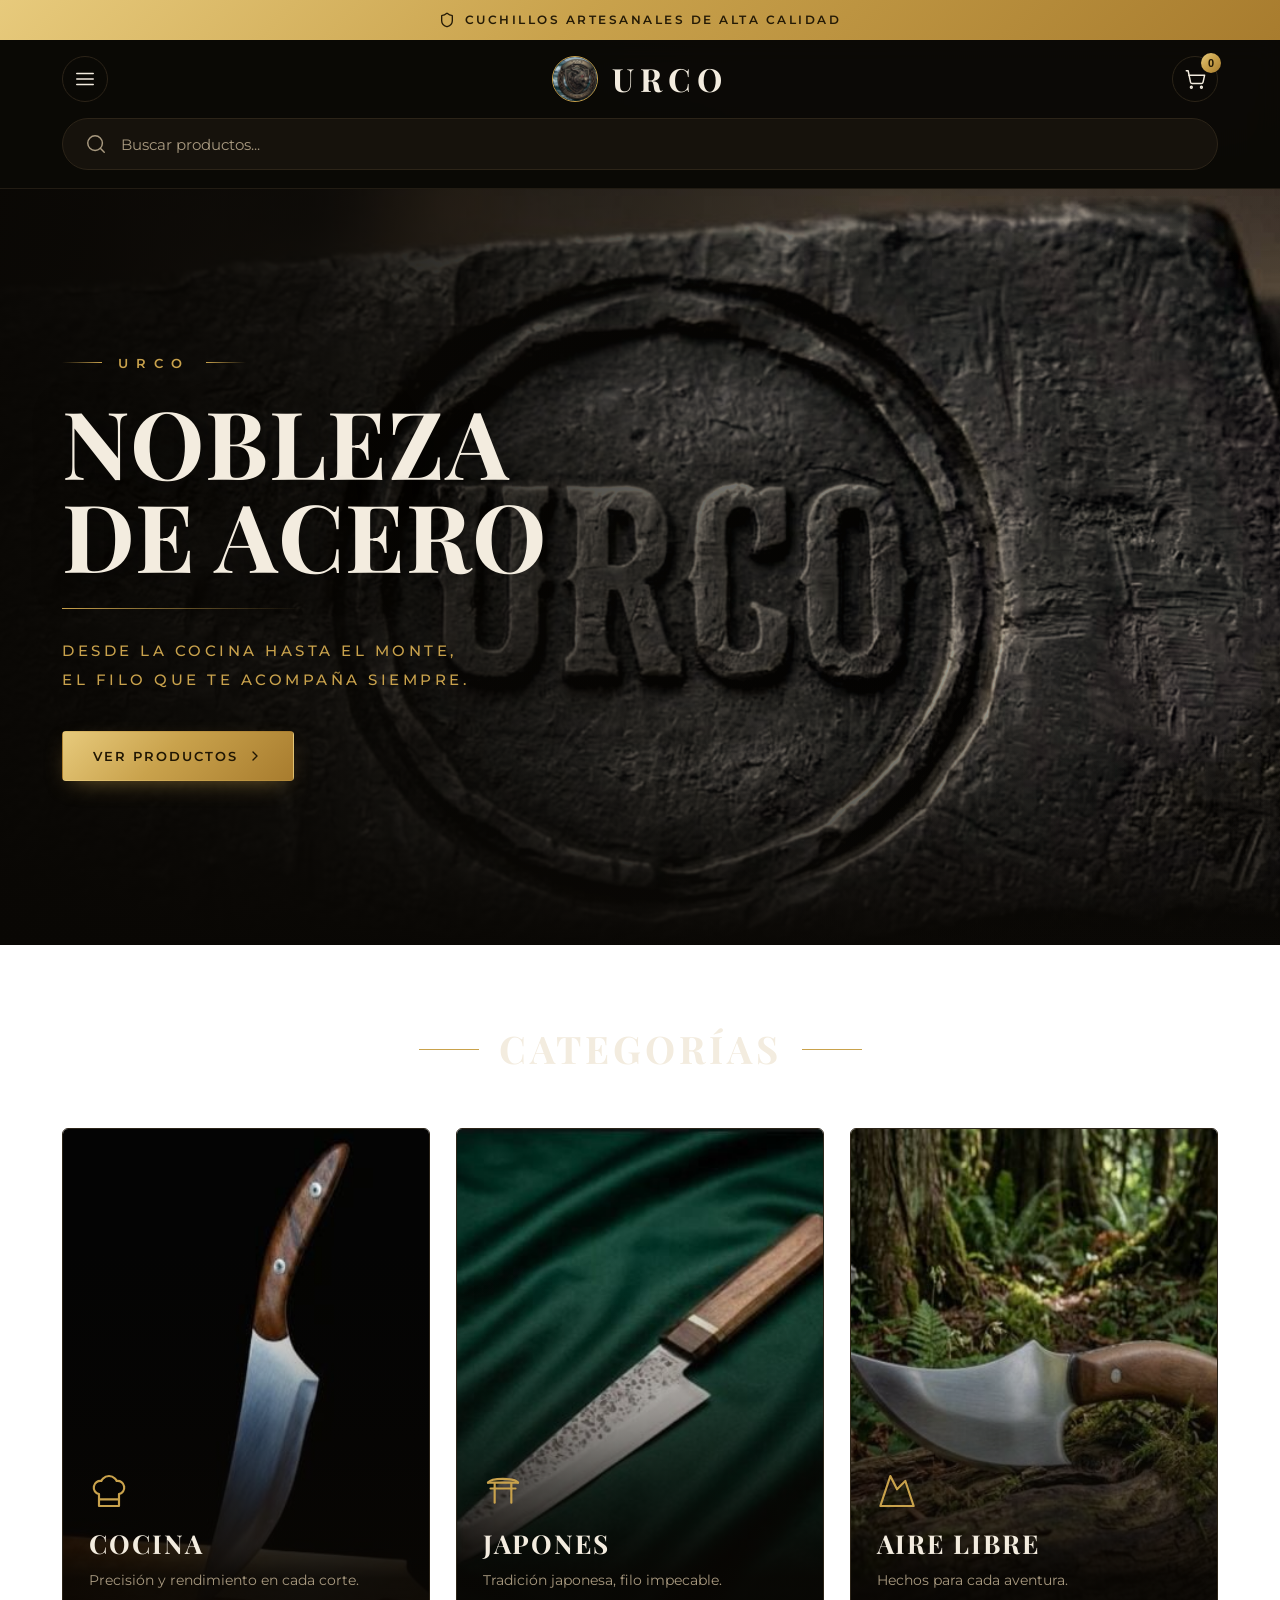
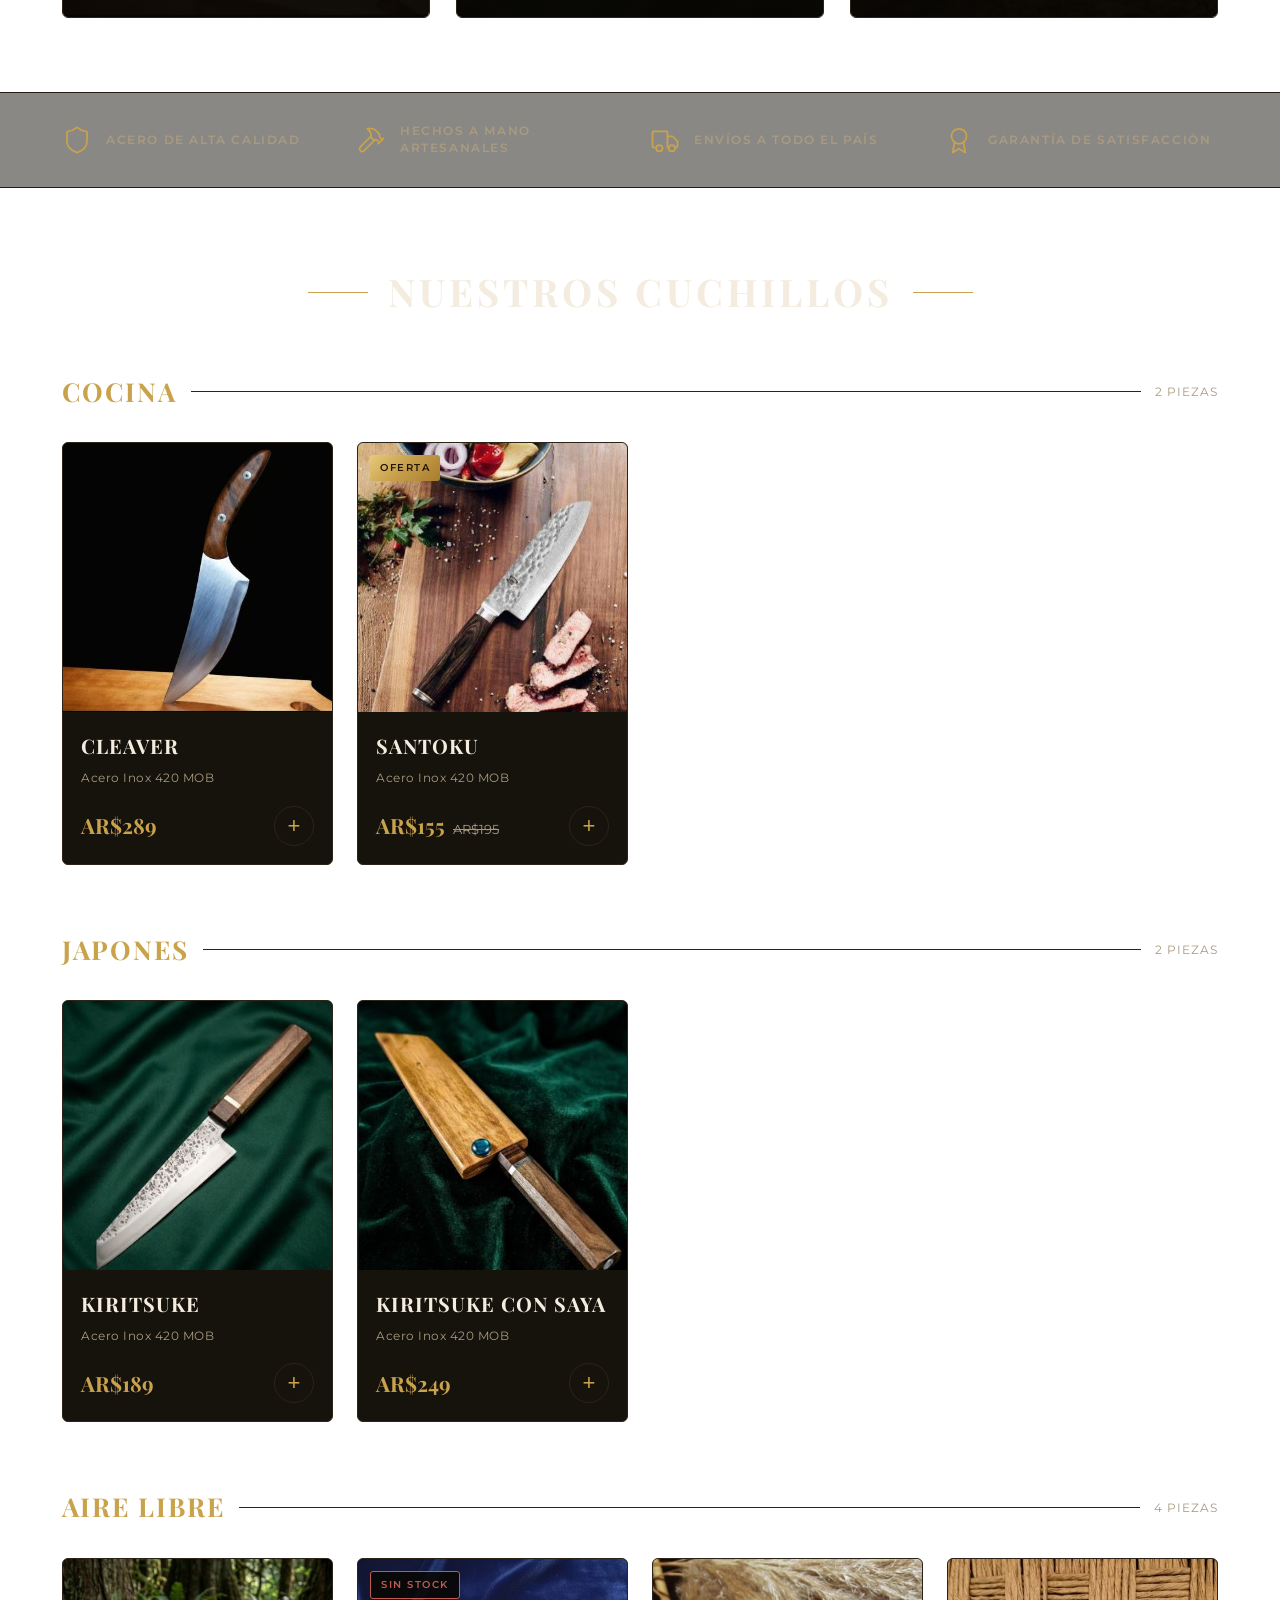
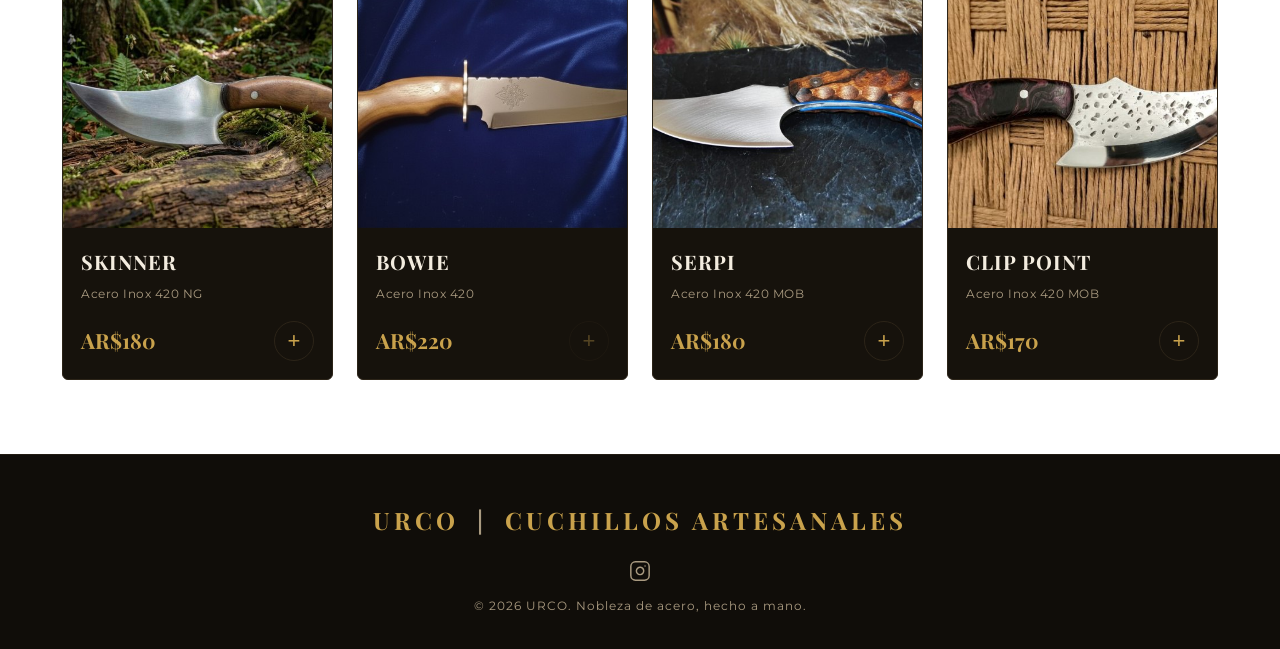
==== commit 61c83d78: "Hero: banner full-bleed con el logo URCO forjado integrado - Reemplaza el hero de dos columnas (imag" ====
--- a/index.html
+++ b/index.html
@@ -55,9 +55,11 @@
 
   <!-- ===================== HERO ===================== -->
   <section class="hero">
-    <div class="container hero-grid">
+    <div class="hero-bg" role="img" aria-label="Logo URCO forjado en acero"></div>
+    <div class="hero-scrim"></div>
+    <div class="container">
       <div class="hero-content">
-        <p class="hero-kicker"><span class="rule"></span> URCO</p>
+        <p class="hero-kicker"><span class="rule"></span> URCO <span class="rule rule-r"></span></p>
         <h1 class="hero-title">Nobleza<br />de Acero</h1>
         <div class="hero-divider"></div>
         <p class="hero-subtitle">Desde la cocina hasta el monte,<br />el filo que te acompaña siempre.</p>
@@ -65,9 +67,6 @@
           Ver productos
           <svg class="ico" viewBox="0 0 24 24"><path d="m9 18 6-6-6-6"/></svg>
         </a>
-      </div>
-      <div class="hero-media">
-        <img src="assets/img/products/cleaver-1.jpg" alt="Cuchillo artesanal URCO" />
       </div>
     </div>
   </section>
--- a/assets/css/styles.css
+++ b/assets/css/styles.css
@@ -115,16 +115,33 @@
 .mobile-nav a { padding: 14px 22px; font-size: 14px; letter-spacing: 2px; text-transform: uppercase; color: var(--muted); border-bottom: 1px solid var(--line-soft); }
 .mobile-nav a:hover { color: var(--gold); background: rgba(201,162,76,.05); }
 
-/* ---------- Hero ---------- */
-.hero { padding: 60px 0 40px; overflow: hidden; }
-.hero-grid { display: grid; grid-template-columns: 1fr 1fr; align-items: center; gap: 40px; }
-.hero-kicker { display: flex; align-items: center; gap: 14px; color: var(--gold); font-weight: 600; letter-spacing: 6px; text-transform: uppercase; font-size: 14px; margin: 0 0 18px; }
-.hero-title { font-family: var(--serif); font-weight: 900; font-size: clamp(52px, 8vw, 104px); line-height: .92; letter-spacing: 1px; text-transform: uppercase; }
-.hero-divider { width: 220px; max-width: 60%; height: 1px; background: linear-gradient(90deg, var(--gold), transparent); margin: 26px 0; }
-.hero-subtitle { color: var(--gold); font-weight: 500; letter-spacing: 3px; text-transform: uppercase; font-size: 15px; line-height: 1.9; margin: 0 0 34px; }
-.hero-media { position: relative; border-radius: 6px; overflow: hidden; aspect-ratio: 4/5; border: 1px solid var(--line); box-shadow: 0 30px 60px -30px rgba(0,0,0,.9); }
-.hero-media::after { content: ""; position: absolute; inset: 0; box-shadow: inset 0 0 120px 20px rgba(11,9,6,.6); pointer-events: none; }
-.hero-media img { width: 100%; height: 100%; object-fit: cover; }
+/* ---------- Hero (banner cinematográfico full-bleed) ---------- */
+.hero { position: relative; min-height: 84vh; display: flex; align-items: center; overflow: hidden; }
+.hero-bg {
+  position: absolute; inset: 0;
+  background-image: url("../img/hero.jpg");
+  background-size: cover;
+  background-position: 72% center;
+  /* Vira el acero frío a un tono bronce cálido para que dialogue con el oro */
+  filter: sepia(.34) hue-rotate(-6deg) saturate(1.18) contrast(1.05) brightness(.9);
+  transform: scale(1.03);
+}
+/* Degradados: oscurece la izquierda (para el texto) y funde el borde inferior
+   con el fondo de la página, para que se integre y no parezca una imagen suelta */
+.hero-scrim {
+  position: absolute; inset: 0;
+  background:
+    linear-gradient(90deg, rgba(9,7,4,.98) 0%, rgba(9,7,4,.9) 24%, rgba(9,7,4,.55) 55%, rgba(9,7,4,.12) 100%),
+    linear-gradient(0deg, var(--bg) 0%, rgba(11,9,6,.25) 15%, transparent 36%),
+    radial-gradient(120% 80% at 82% 42%, transparent 40%, rgba(9,7,4,.5) 100%);
+}
+.hero-content { position: relative; max-width: 620px; padding: 72px 0; }
+.hero-kicker { display: flex; align-items: center; gap: 16px; color: var(--gold); font-weight: 600; letter-spacing: 8px; text-transform: uppercase; font-size: 13px; margin: 0 0 22px; }
+.hero-kicker .rule { width: 40px; }
+.hero-kicker .rule-r { background: linear-gradient(90deg, var(--gold), transparent); }
+.hero-title { font-family: var(--serif); font-weight: 700; font-size: clamp(48px, 7.4vw, 94px); line-height: .98; letter-spacing: 1px; text-transform: uppercase; text-shadow: 0 6px 34px rgba(0,0,0,.55); }
+.hero-divider { width: 240px; max-width: 62%; height: 1px; background: linear-gradient(90deg, var(--gold), transparent); margin: 28px 0; }
+.hero-subtitle { color: var(--gold); font-weight: 500; letter-spacing: 3.5px; text-transform: uppercase; font-size: 14.5px; line-height: 2; margin: 0 0 36px; }
 
 /* ---------- Secciones ---------- */
 .section { padding: 74px 0; }
@@ -276,9 +293,14 @@
   .feature-grid { grid-template-columns: repeat(2, 1fr); gap: 22px 20px; }
 }
 @media (max-width: 820px) {
-  .hero-grid { grid-template-columns: 1fr; }
-  .hero-media { max-width: 420px; margin: 0 auto; order: -1; aspect-ratio: 16/10; }
   .modal-grid { grid-template-columns: 1fr; }
+  .hero { min-height: 74vh; }
+  .hero-bg { background-position: 64% center; }
+  .hero-scrim {
+    background:
+      linear-gradient(90deg, rgba(9,7,4,.95) 0%, rgba(9,7,4,.78) 46%, rgba(9,7,4,.4) 100%),
+      linear-gradient(0deg, var(--bg) 0%, transparent 42%);
+  }
 }
 @media (max-width: 680px) {
   .cat-grid { grid-template-columns: 1fr; }
